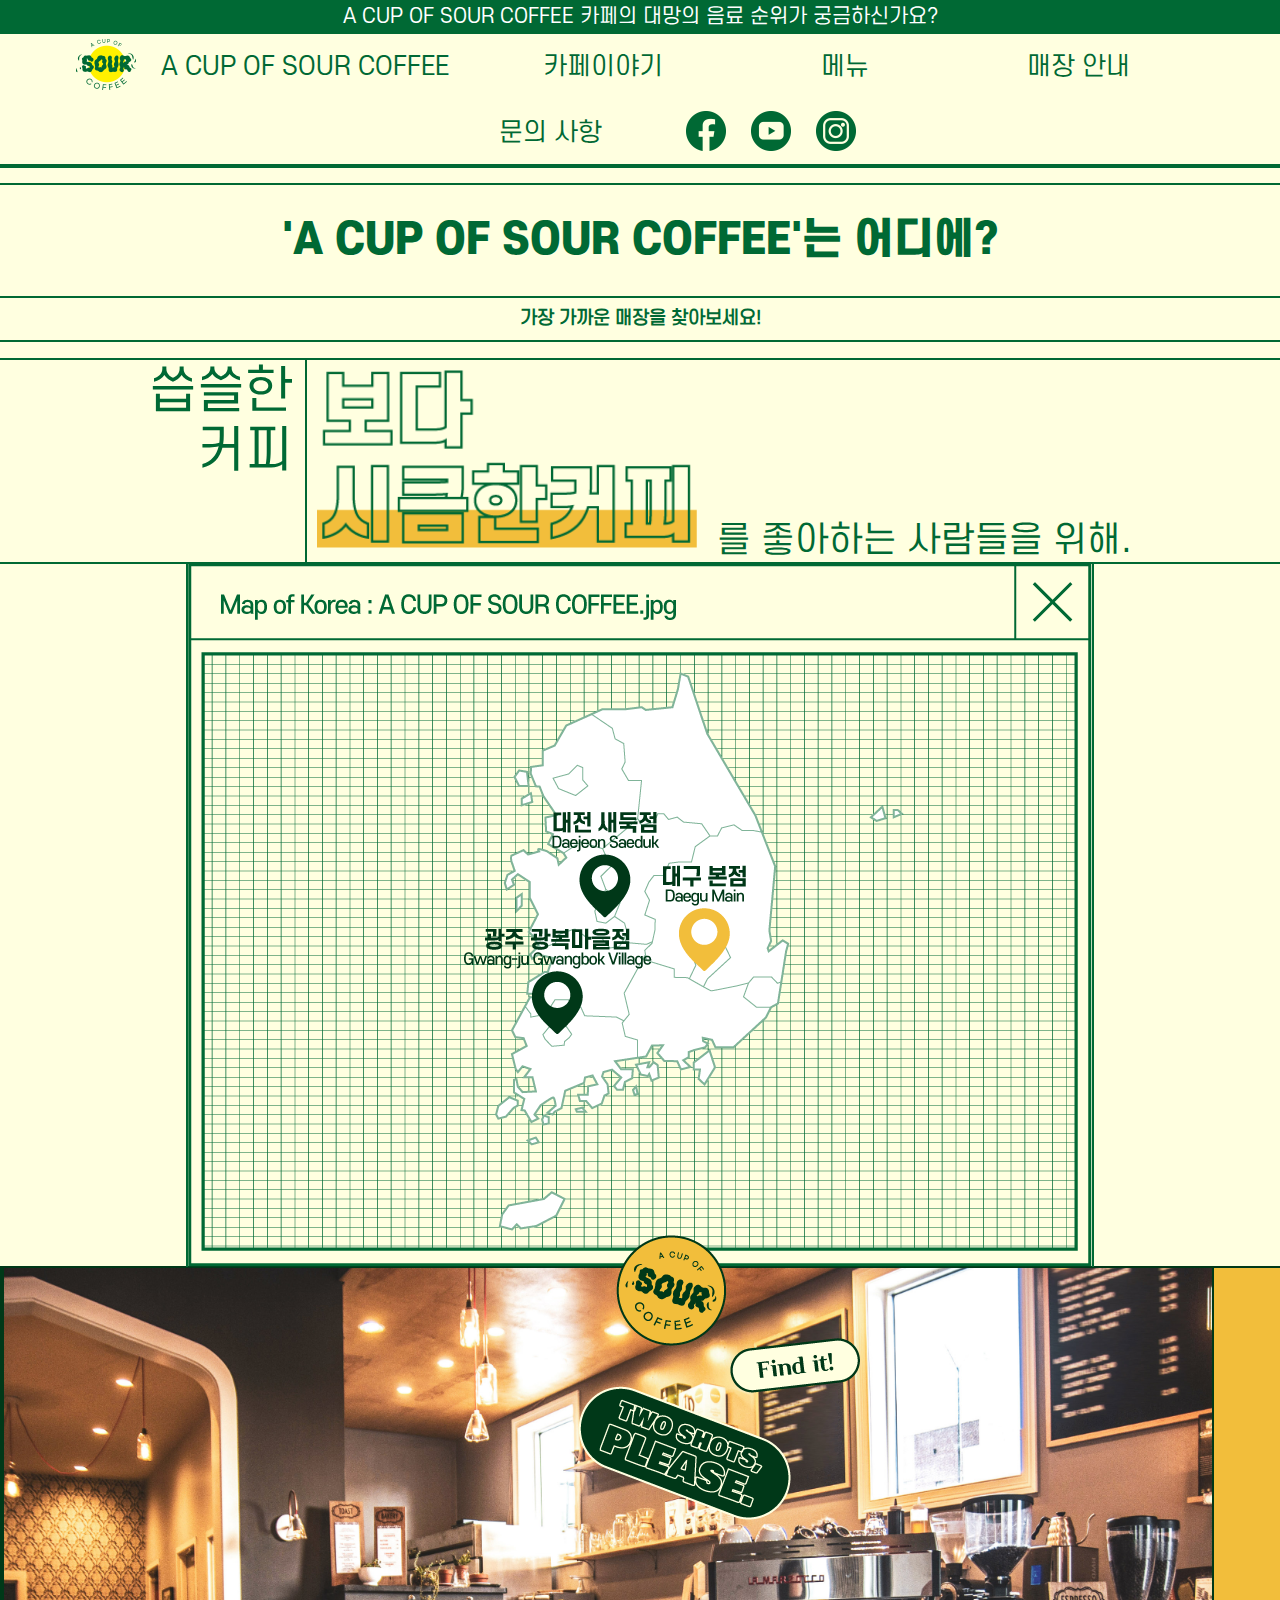
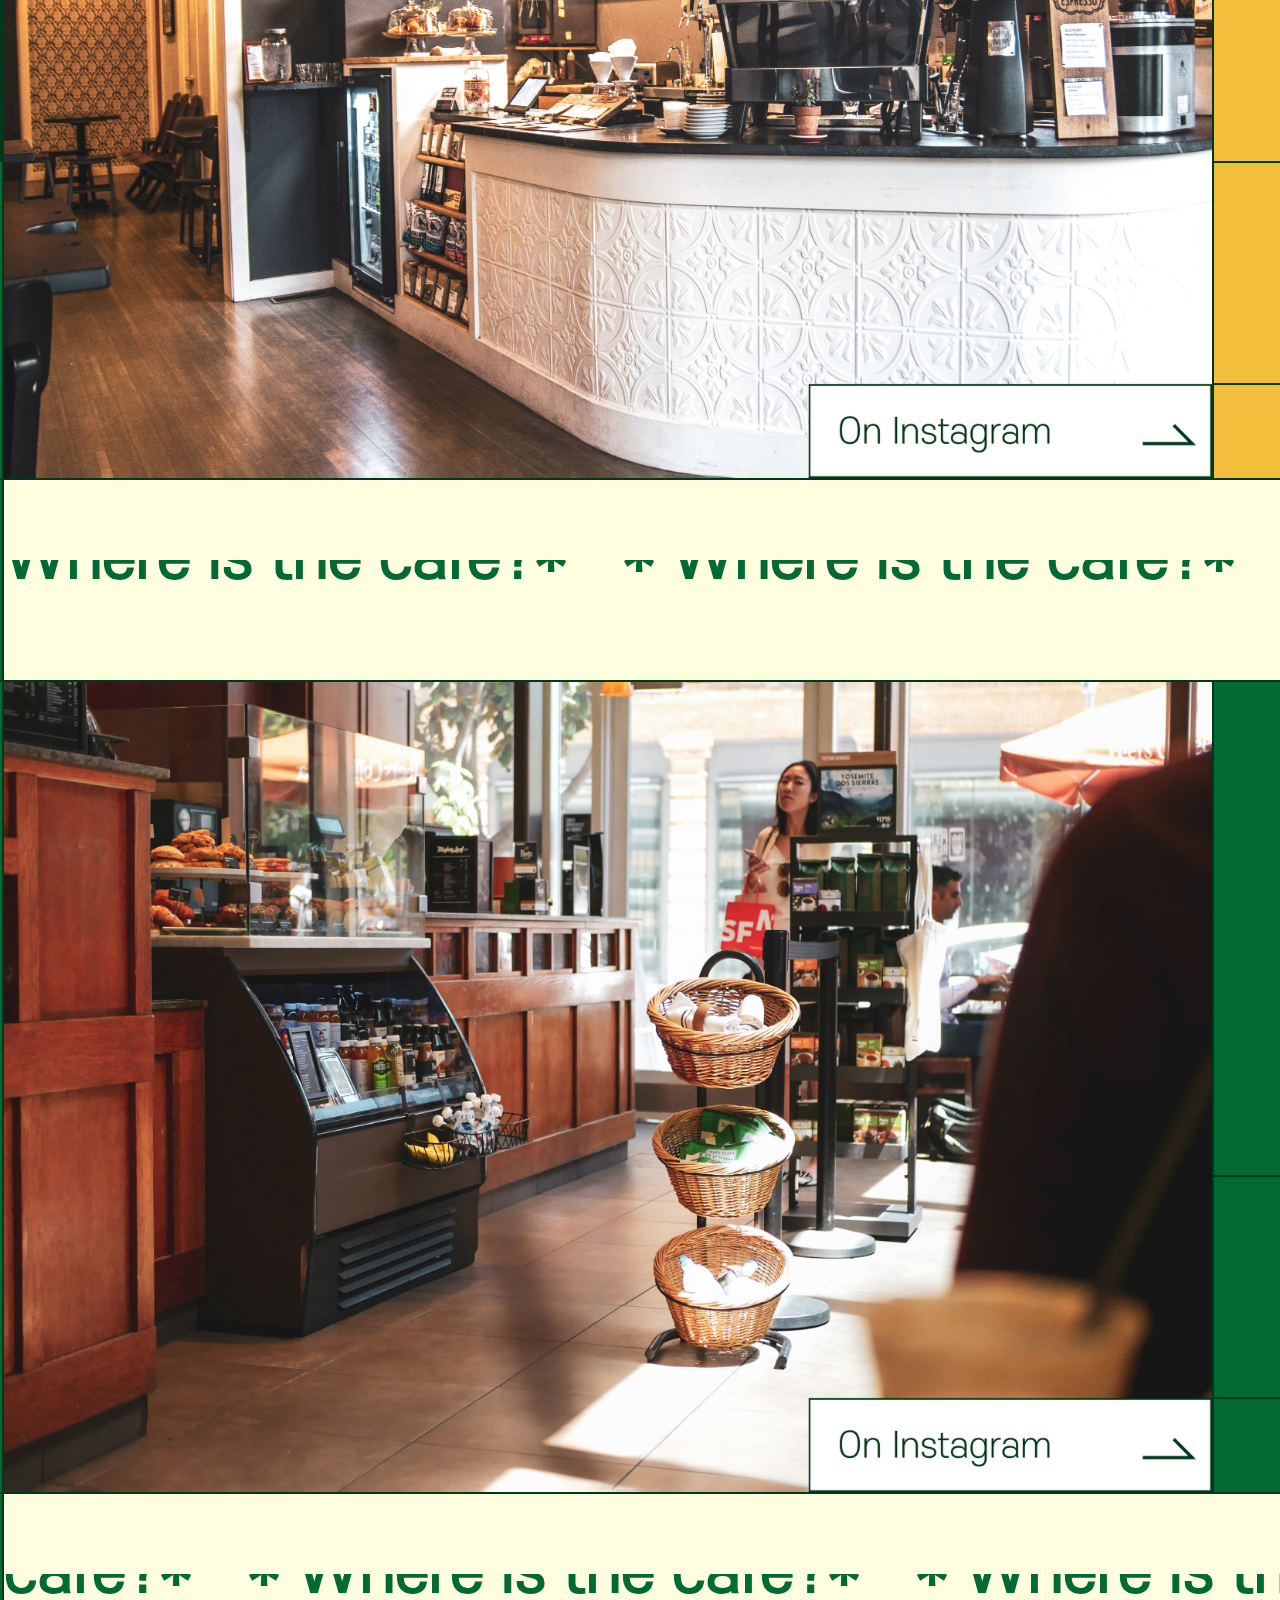
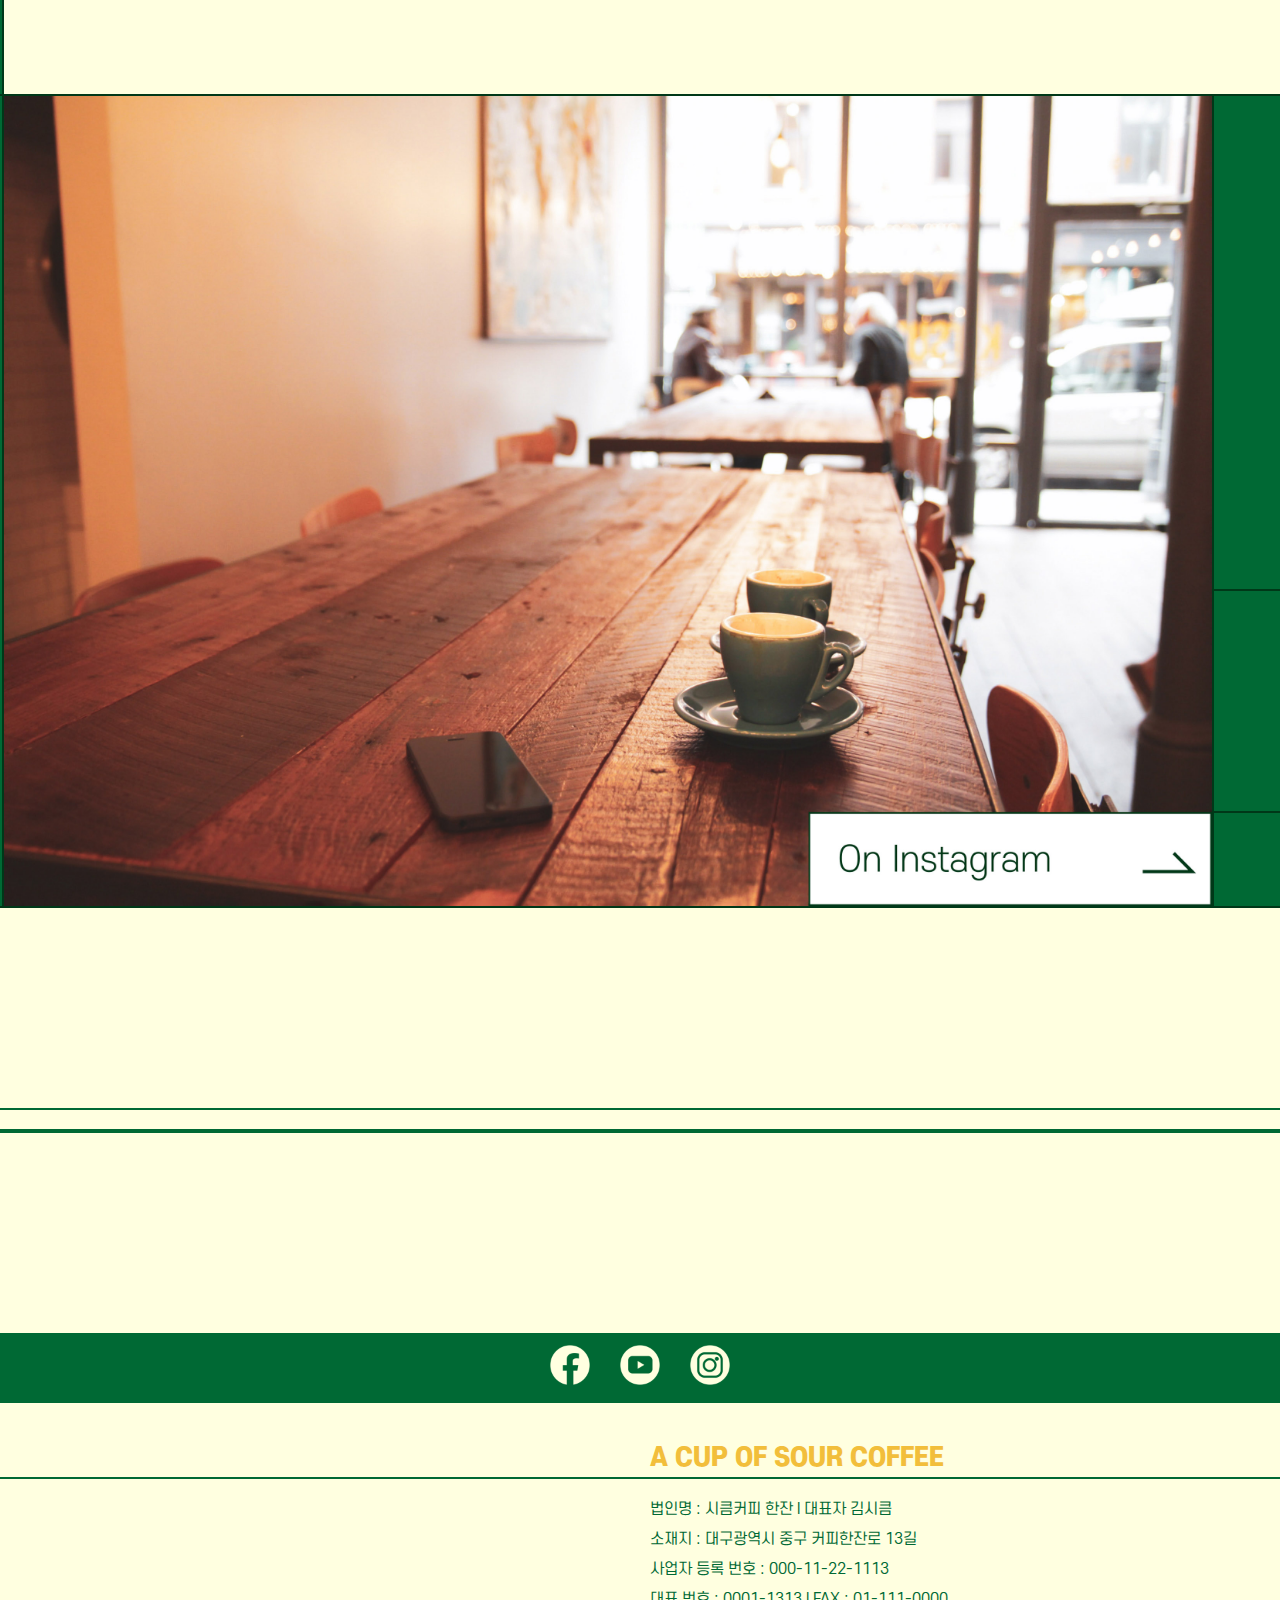
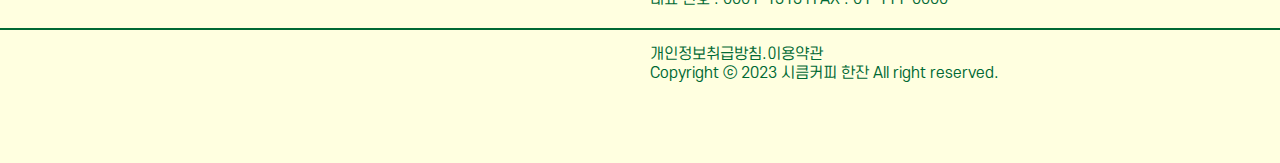
==== cafe-map.html @ 146b09c7 "Init repository" ====
<!DOCTYPE html>
<html>
    <head>
        <meta charset="utf-8"
        name="viewport" 
        content="width=device-width, initial-scale=1.0, maximum-scale=1.0, user-scalable=0"
        >
        <title>SOUR COFFEE_MAP</title>
        <link rel="stylesheet" href="./style-yellow.css"> 
    </head>
    <body>
        <a href="./cafe_memu.html"><div class="top-banner">A CUP OF SOUR COFFEE 카페의 대망의 음료 순위가 궁금하신가요?</div></a>
        <div class="memu-bar">
            <span class="memu-logo">
                <a href="./index.html">
                    <img src="./web_image/logo_green.png" width="60px" height="51px" alt="logo_white.png">
                </span></a>
                <span class="memu-logo2">
                <a href="./index.html">
                A CUP OF SOUR COFFEE
                </a></span>
            
                <span class="memu-text">
                <a href="./cafe-story.html">
                카페이야기</a>
                <a href="./cafe_memu.html">
                메뉴</a>
                <a href="./cafe-map.html">
                매장 안내</a>
                <a href="./question.html">
                문의 사항</a>
            </span>
            <span class="main-media-icon">
            <img src="./web_image/main_facebook_button_green.png" width="40px" height="40px" alt="main_facebook_button_green.png">
        <span id="memu-youtube-icon"><img src="web_image/main_youtube_button_green.png" width="40px" height="40px" alt="main_youtube_buttoon_green.png"></span>
        <img src="./web_image/main_instagram_button_green.png" width="40px" height="40px" alt="main_instagram_button_green.png">
        </span>
        </div>
            <div class="toptop">&nbsp;</div>
            <h1>'A CUP OF SOUR COFFEE'는 어디에?</h1><h2>가장 가까운 매장을 찾아보세요!</h2>
        
        <div class="header">
            <span class="header1">씁쓸한<br>커피</span>
            <span class="soursour"><img src="./web_image/soursour.png" width="380px" height="px" alt="soursour.png"></span>
            <span class="header2">를 좋아하는 사람들을 위해.</span>
        </div>

        <div class="map"><img src="./web_image/store_map_image.png" alt="store_map_image.png"></div>
        <div class="map-stiker"><img src="./web_image/store_map_stiker.png" alt="store_map_stiker.png"></div>
    <table class="map-table" cellspacing="0" cellpadding="0">
        <tr>
            <td rowspan="3"></td>
            <td rowspan="3"><div class="daegu-img"><img src="./web_image/daegu_store_image5.jpg" width="1208px" height="810px" alt="daegu_store_image.png"></div></td>
            <td bgcolor="#f2be3b" class="map-text-green"><strong>대구 본점</strong><br>Daegu Main<br>
            <br><br>대구광역시 중구 서성로</td>
            <td rowspan="3"></td>
        </tr>
        <tr>
            <td bgcolor="#f2be3b"><div class="map-text-green2">연중무휴<br><strong>09:00 - 20:00</div></strong></td>
        </tr>
        <tr>
            <td bgcolor="#f2be3b"><div class="map-text-green2">TEL : 053-0101-2323</div></td>
        </tr>
        <tr>
            <td class="blank"></td>
            <td colspan="2">

                <div class="animated-title2">
                    <div class="track2">
                    <div class="content2">Where is the cafe?*^^* Where is the cafe?*^^* Where is the cafe?*^^* 
                        Where is the cafe?*^^* Where is the cafe?*^^* Where is the cafe?*^^* </div>
                    </div>
                </div>

            </td>
            <td class="blank"></td>
        </tr>
        <tr>
            <td rowspan="3"></td>
            <td rowspan="3"><div class="daegu-img"><img src="./web_image/gwang-ju_image5.jpg" width="1208x" height="810px" alt="gwang-ju_image.png"></div></td>
            <td bgcolor="#006934" class="map-text"><strong>광주 광복마을점</strong><br>Gwang-ju Gwangbok village<br>
            <br><br>광주 남구 광복마을7길</td>
            <td rowspan="3"></td>
        </tr>
        <tr>
            <td bgcolor="#006934">연중무휴<br><strong>09:00 - 20:00</strong></td>
        </tr>
        <tr>
            <td bgcolor="#006934">TEL : 062-0101-2323</td>
        </tr>
        <tr>
            <td class="blank"></td>
            <td colspan="2">

                <div class="animated-title2">
                    <div class="track2">
                    <div class="content2">cafe?*^^* Where is the cafe?*^^* Where is the cafe?*^^* 
                        Where is the cafe?*^^* Where is the cafe?*^^* Where is the cafe?*^^* Where is the</div>
                    </div>
                </div>

            </td>
            <td class="blank"></td>
        </tr>

        <tr>
            <td rowspan="3"></td>
            <td rowspan="3"><div class="daegu-img"><img src="./web_image/daejeon_image5.jpg" width="1208x" height="810px" alt="daejeon_image.png"></div></td>
            <td bgcolor="#006934" class="map-text"><strong>대전 새둑점</strong><br>Daejeon Saeduk<br>
            <br><br>대전광역시 동구 새둑길</td>
            <td rowspan="3"></td>
        </tr>
        <tr>
            <td bgcolor="#006934">연중무휴<br><strong>09:00 - 20:00</strong></td>
        </tr>
        <tr>
            <td bgcolor="#006934">TEL : 042-0101-2323</td>
        </tr>
    </table>

    


    
            <div class="line-1"><hr style="border: 0.5px solid #006934;"></div>
            <hr style="border: 2px solid #006934;">
        <div class="bottom-icon">
         <img src="./web_image/main_facebook_button_yellow.png" alt="main_facebook_button_yellow.png">
         <img src="./web_image/main_youtube_button_yellow.png" alt="main_youtube_button_yellow.png">
         <img src="./web_image/main_instagram_button_yellow.png" alt="main_instagram_button_yellow.png">
        </div>
        <div class="bottom-name">A CUP OF SOUR COFFEE</div>
         <hr style="border: 1px solid #006934;">
        <div class="bottom-information">
            법인명 : 시큼커피 한잔  l  대표자 김시큼<br>
            소재지 : 대구광역시 중구 커피한잔로 13길<br>
            사업자 등록 번호 : 000-11-22-1113<br>
            대표 번호 : 0001-1313  l  FAX : 01-111-0000<br>
        </div>
        <hr style="border: 1px solid #006934;">
        <div class="bottom-information2">
            개인정보취급방침.이용약관<br>
            Copyright ⓒ 2023 시큼커피 한잔 All right reserved.
        </div>
    </body>
</html>
---- style-yellow.css ----
body{
    text-align: center;
    background-color: #ffffe0; 
    font-size: 36px;
    font-style: normal;
    color:#006934;
    margin: 0px;
    font-family: 'S-CoreDream-3Light';
}
@font-face {
    font-family: 'Cafe24Danjunghae';
    src: url('./font/Cafe24Danjunghae-v2.0/Cafe24Danjunghae-v2.0.otf') format('woff');
}
@font-face{ 
    font-family: 'S-CoreDream-3Light';
    src: url('./font/S-Core_Dream_OTF/SCDream4.otf') format('OpenType');
}
@font-face{ 
    font-family: 'S-CoreDream-8heady';
    src: url('./font/S-Core_Dream_OTF/SCDream8.otf') format('OpenType');
}
/* ---------------------------main page------------------------ */
/*---top banner + memu bar---*/
.top-banner{
    background-color: #006934;
    font-size: 20px;
    color: #fff;
    padding: 5px 0 5px 0;
    display: block;
    position: fixed;
    top: 0px;
    width: 100%;
    z-index: 1;
}
.memu-bar .memu-logo a{
    text-decoration: none;
    display: inline-block;
    vertical-align: bottom;
    margin: 0 15px 2px 0;
}
.memu-bar .memu-logo a:hover{
    vertical-align: bottom;
    text-decoration: none;
    margin: 0 15px 2px 0;
}

.memu-bar .memu-logo2 a{
    color: #006934;
    text-align: center;
    font-size: 25px;
    text-decoration: none;
    margin: 0 10px 0 0;
    display: inline-block;
    padding: 0 0 20px 0;
}
.memu-bar .memu-logo2 a:hover{
    text-align: center;
    padding: 0 0 20px 0;
    margin: 0 10px 0 0;
    text-decoration: none;
}
.memu-logo2 a:active{
    color: #006934;
    text-decoration: none;
}

.memu-bar .memu-text a{
    text-align: center;
    font-size: 25px;
    text-decoration: none;
    color: #006934;
    margin: 10px 60px 10px 60px;
    display: inline-block;
    padding: 6px 14px 6px 14px;
}
.memu-bar .memu-text a:hover{
    text-align: center;
    border-radius: 4rem;
    background-color:#006934;
    color: #fff;
    padding: 6px 14px 6px 14px;
    margin: 10px 60px 10px 60px;
}
.memu-bar{
    background-color: #ffffe0;
    text-align: center;
    color: #006934;
    position: fixed;
    top: 36px;
    width: 100%;
    border-bottom: 4px solid #006934;
    justify-content: center;
    z-index: 1;
}
#memu-youtube-icon{
    padding:0 15px 0 15px;
}
.main-media-icon img{
    margin: 0px 0 -10px 0;
}
/*---top banner + memu bar END---*/
.main-banner img{
    max-width:100%; 
    display: block;
    margin: 0 auto 0 auto;
}
.main-banner{
    display: block;
    margin: 0 auto 1px auto;
}
hr{
    border: 4px solid #006934;
}
h1{
    font-family:'S-CoreDream-8heady';
    display: block;
    margin: 20px 0 0 0;
    padding: 30px 0 30px 0;
    border-top: 2px solid #006934;
    border-bottom: 2px solid #006934;
    font-size: 42px;

}
#gold{
    color: #f2be3b
}
h2{
    border-bottom: 2px solid #006934;
    font-size: 18px;
    padding: 10px 0 10px 0;
    margin: 0;
}
table{
    border-collapse: collapse;
    margin: -2px auto 0 auto;
    color: #006934;
    padding: 0;
}
tr, td{
    border: 1px solid #006934;
}
tr:first-child, td:first-child{
    border-left: none;
    border-right: none;
}
.blank{
    padding: 200px 0 0 0;
    width: 50%;
}
.blank2{
    padding: 0;
    width: 50%;
}
.blank3{
    padding: 60px 0 0 0;
    width: 50%;
}
.sub-banner1 {max-width: 100%; height: auto; }
.sub-banner1 img{
    width:100%;
    height: auto;
    display: block;
    margin: -1px auto -1px auto;
}
.sub-banner2 {max-width: 100%; height: auto; }
.sub-banner2 img{
    display: inline;
    margin: 0;
    padding: 0px;
    width: 100%;
}
.sub-banner3 {max-width: 100%; height: auto; }
.sub-banner3{
    display: inline;
    margin: 0;
    padding: 0;
    background-color: #006934;
    font-size: 22px;
    color: #fff;
}
/* moving text */
.animated-title{
    font-size: 40px;
    font-weight: 800;
    color: #fff;
    position: relative;
    width: 100%;
    max-width: 100%;
    height: 40px;
    overflow-x: hidden;
    overflow-y: hidden;
    margin: auto;
    white-space: nowrap;
    display: block;
}
.animated-title .track{
    position: absolute;
    white-space: nowrap;
    will-change: transform;
    animation: marquee 20s linear infinite;
}
@keyframes marquee {
    from {transform: translateX(0);}
    to {transform: translateX(-50%);}
}
@media (hover: hover) and (min-width: 1200px){
    .animated-title .content{
        -wedkit-transform: translateY(calc(100% - 4rem));
        transform: translateY(calc(100% - 4rem));
    }
}
.button-banner {max-width: 100%; height: auto; }
.button-banner{
    display: block;
    margin: 0 auto 1px auto;
}
.button-banner img{
    display: block;
    margin: -1px;
    padding: 0px;
    height: 400px;
    width: 400px;
}
/*---bottom line + bottom information---*/
.line-1 hr{
    margin: 200px 0 20px 0;
    color: #006934;
}
.bottom-icon img{
    display: inline;
    background-color: #006934;
    margin: 12px auto 0 auto;
    width: 40px;
    height: 40px;
    padding: 0 10px 0 10px;
}
.bottom-icon{
    margin: 200px auto 0 auto;
    background-color: #006934;
    width: 100%;
    height: 70px;
}
.bottom-name{
    font-family:'S-CoreDream-8heady';
    color: #f2be3b;
    margin: 40px 100px 5px 0;
    font-size: 25px;
    text-align: left;
    padding-left: 650px;
}
.bottom-information{
    line-height: 200%;
    margin: 15px 100px 15px 0;
    text-align: left;
    font-size: 15px;
    padding-left: 650px;
}
.bottom-information2{
    margin: 15px 100px 80px 0;
    text-align: left;
    font-size: 15px;
    padding-left: 650px;
}
/*---bottom line + bottom information END---*/
/* ---------------------------memu page------------------------ */
.main-banner2{
    display: block;
    padding : 0px;
    height: 1080px;
    border-bottom: 6px solid #006934;
}
hr{
    font-family:'S-CoreDream-8heady';
    display: block;
    margin: -1px 0 0 0;
}
.memu-title-1{
    font-size: 40px;
    margin: 200px 0 0 0;
    display: block;
}
.memu-title-2{
    font-family:'S-CoreDream-8heady';
    font-size: 80px;
    border-bottom: 2px solid #006934;
    display: block;
    margin: 0;
    padding: 0 0 20px 0;
}
.memu-ranking img{
    margin: 0 auto 5px auto;
    padding: 0 -13px 0 10px;
    font-size: 60px;
    border-collapse:collapse;
    vertical-align: top;
    vertical-align: bottom;
    vertical-align: middle;
}
.memu-ranking-name{
    font-weight: 800;
    font-size: 34px;
    margin: 0;
    display: block;
}
.memu-ranking-name2{
    font-size: 26px;
    margin: 0 0 4px 0;
    display: block;
}
tr, td, th{
    border: 2px solid #006934;
}
.sour-star{
    padding: 3px 20px 5px 20px;
    color: #fff;
    font-size: 24px;
    background-color: #006934;
    border-radius: 50px;
    margin: 10px 0 0 0;
    display: inline;
    text-align: right;
}
.sour-star2{
    padding: 5px 20px 8px 20px;
    color: #fff;
    font-size: 24px;
    background-color: #006934;
    border-radius: 50px;
    margin: 10px 0 10px 0;
    display: inline-block;
}
.star img{
    padding: 0 -10px 0 -10px;
    width: 26px;
    height: 24px;
    margin: 0 -3px 0 -3px;
    display: inline;
}
.memu-category{
    padding: 0 0 10px 0;
    margin: 15px 0 20px 0;
    border-bottom: 2px solid #006934;
}
.memu-category2{
    padding: 10px 0 10px 0;
    margin: 18px 0 20px 0;
    border-bottom: 2px solid #006934;
    border-top: 2px solid #006934;;
}
.map-image{
    display: block;
    margin: 200px 0 200px 0;
}
.beans{
    border-top: 8px solid #006934;
    display: inline-block;
}
.beans_name{
    font-size: 60px;
    text-align: left;
    display: inline;
}
.beans_name2{
    font-size: 60px;
    text-align: left;
}
.beans_image{
    display: block;
}
.bean-information{
    display: inline-block;
    font-size: 20px;
    border-bottom: 2px solid #006934;
}
.sour-star3{
    padding: 5px 25px 8px 25px;
    color: #fff;
    font-size: 40px;
    background-color: #006934;
    border-radius: 50px;
    margin: 30px 0 -8px 0;
    display: inline-block;
}
.sour-star4{
    padding: 5px 25px 8px 25px;
    color: #fff;
    font-size: 40px;
    background-color: #006934;
    border-radius: 50px;
    margin: -5px 0 30px 0;
    display: inline-block;
}
/* ---------------------------memu page END------------------------ */
/* ---------------------------Question page------------------------ */
.toptop{
    margin: 70px auto 70px auto;
}
.question-table{
    border: 1px solid #006934;
    margin: 10px 0 0 0;
    border-collapse:collapse;
}
.question-table2{
    border: 1px solid #006934;
    margin: 50px 0 -200px 0;
    border-collapse:collapse;
}
.telephone{
    padding: 10px 60px 10px 60px;
}
.telephone-img img{
    margin: 0 40px 0 40px;
}
.numder{
    color: #f2be3b;
    font-size: 120px;
    padding: 60px 25px 60px 25px;
    font-weight: 1000;
    font-family:'S-CoreDream-8heady';
}
.time{
    font-family:'S-CoreDream-8heady';
    font-size: 40px;
    font-weight: 800;
    white-space: nowrap;
    padding: 0 105px 0 105px;
}
.time-text{
    font-family:'S-CoreDream-8heady';
    font-size: 26px;
}
td.email-2{
    text-align: center;
    padding: 7px 7px 2px 7px;
    margin: 0px;
    background-size: cover;
}
.email-text{
   padding: 20px 20px 20px 20px;
}
.email-img img{
    margin: -57px 20px -63px 20px;
    padding: 17px;
}
.email-text2{
    font-family:'S-CoreDream-8heady';
    font-size: 26px;
    font-weight: 800;
    white-space: nowrap;
    padding: 0 68px 0 68px;
}
/* ---------------------------Question page END------------------------ */
/* ---------------------------CAFE MAP------------------------ */
.header{
    margin: 16px auto 16px auto;
    display: block;
    border-top: 2px solid #006934;
    border-bottom: 2px solid #006934;
}
.header1{
    font-size: 50px;
    margin: 0 auto 0 auto;
    padding: 2px 2px 0 10px;
    display: inline-block;
    vertical-align: top;
    text-align: right;
}
.header2{
    vertical-align: bottom;
    font-size: 35px;
    display: inline-block;
    margin: 80px 10px 0 10px;
}
.soursour{
    vertical-align: bottom;
    display: inline-block;
    margin: 0;
    padding: 10px 0 4px 10px;
    border-left: 2px solid #006934;
}
.map{
    display: block;
    margin: -17px auto -11px auto;
    padding:-10px;
    position: relative;
}
.map img{
    display: inline-block;
    border-left: 2px solid #006934;
    border-right: 2px solid #006934;
    padding: 200px -10px 200px -10px;
}
.map-stiker{
    position: absolute;
    right: 420px;
    bottom: -630px;
}
.map-table{
    text-align: center;
    border-collapse:collapse;
    white-space: nowrap;
    padding: 0 150px 0 150px;
    font-size: 35px;
    color: #ffffe0;
    border: 2px solid #003818;
}
table td{
    border: 2px solid #003818;
}
.map-table strong{
    font-size: 50px;
}
table img{
    text-align: center;
    margin: 0;
    padding: 0;
    display: block;
    padding: 0 -2px -2px 0;
}
.map-text{
    padding: 0 120px 0 120px;
}
.map-text-green{
    padding: 0 120px 0 120px;
    color: #006934;
}
.map-text-green2{
    color: #006934;
}
/* moving text */
.animated-title2{
    font-size: 60px;
    font-weight: 800;
    color: #006934;
    position: relative;
    width: 100%;
    max-width: 100%;
    height: 40px;
    overflow-x: hidden;
    overflow-y: hidden;
    margin: auto;
    white-space: nowrap;
    display: block;
}
.animated-title2 .track2{
    position: absolute;
    white-space: nowrap;
    will-change: transform;
    animation: marquee 20s linear infinite;
}
@keyframes marquee {
    from {transform: translateX(0);}
    to {transform: translateX(-50%);}
}
@media (hover: hover) and (min-width: 1200px){
    .animated-title2 .content2{
        -wedkit-transform: translateY(calc(100% - 4rem));
        transform: translateY(calc(100% - 6.8rem));
    }
}
/* ---------------------------CAFE MAP END------------------------ */
/* ---------------------------WORLD COFFEE BEAN------------------------ */
.world-img1, .world-img2{
    margin: -3px -4px -8px -4px;
    padding: -2px;
}
.world-img{
    margin: -2px -4px -7px -4px;
}
.world-bean{
    margin: -3px -1px 0 -1px;
}
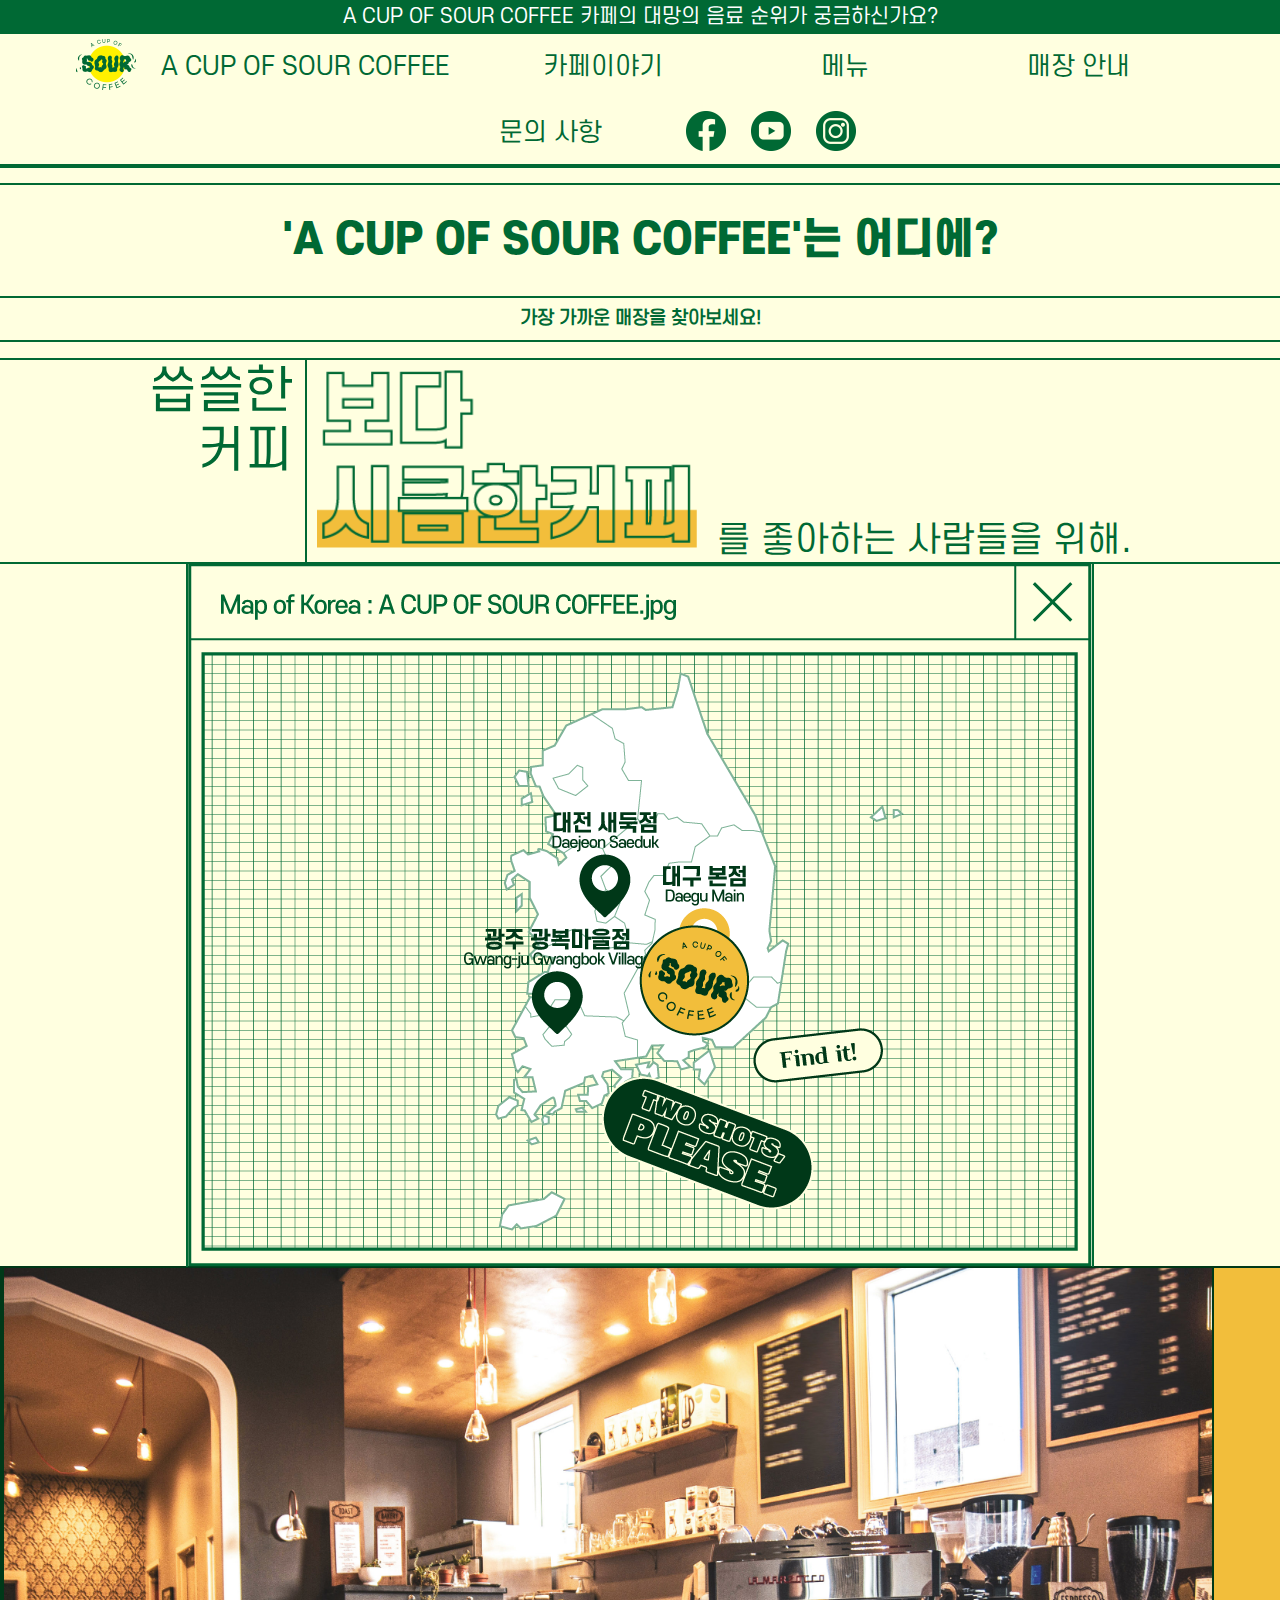
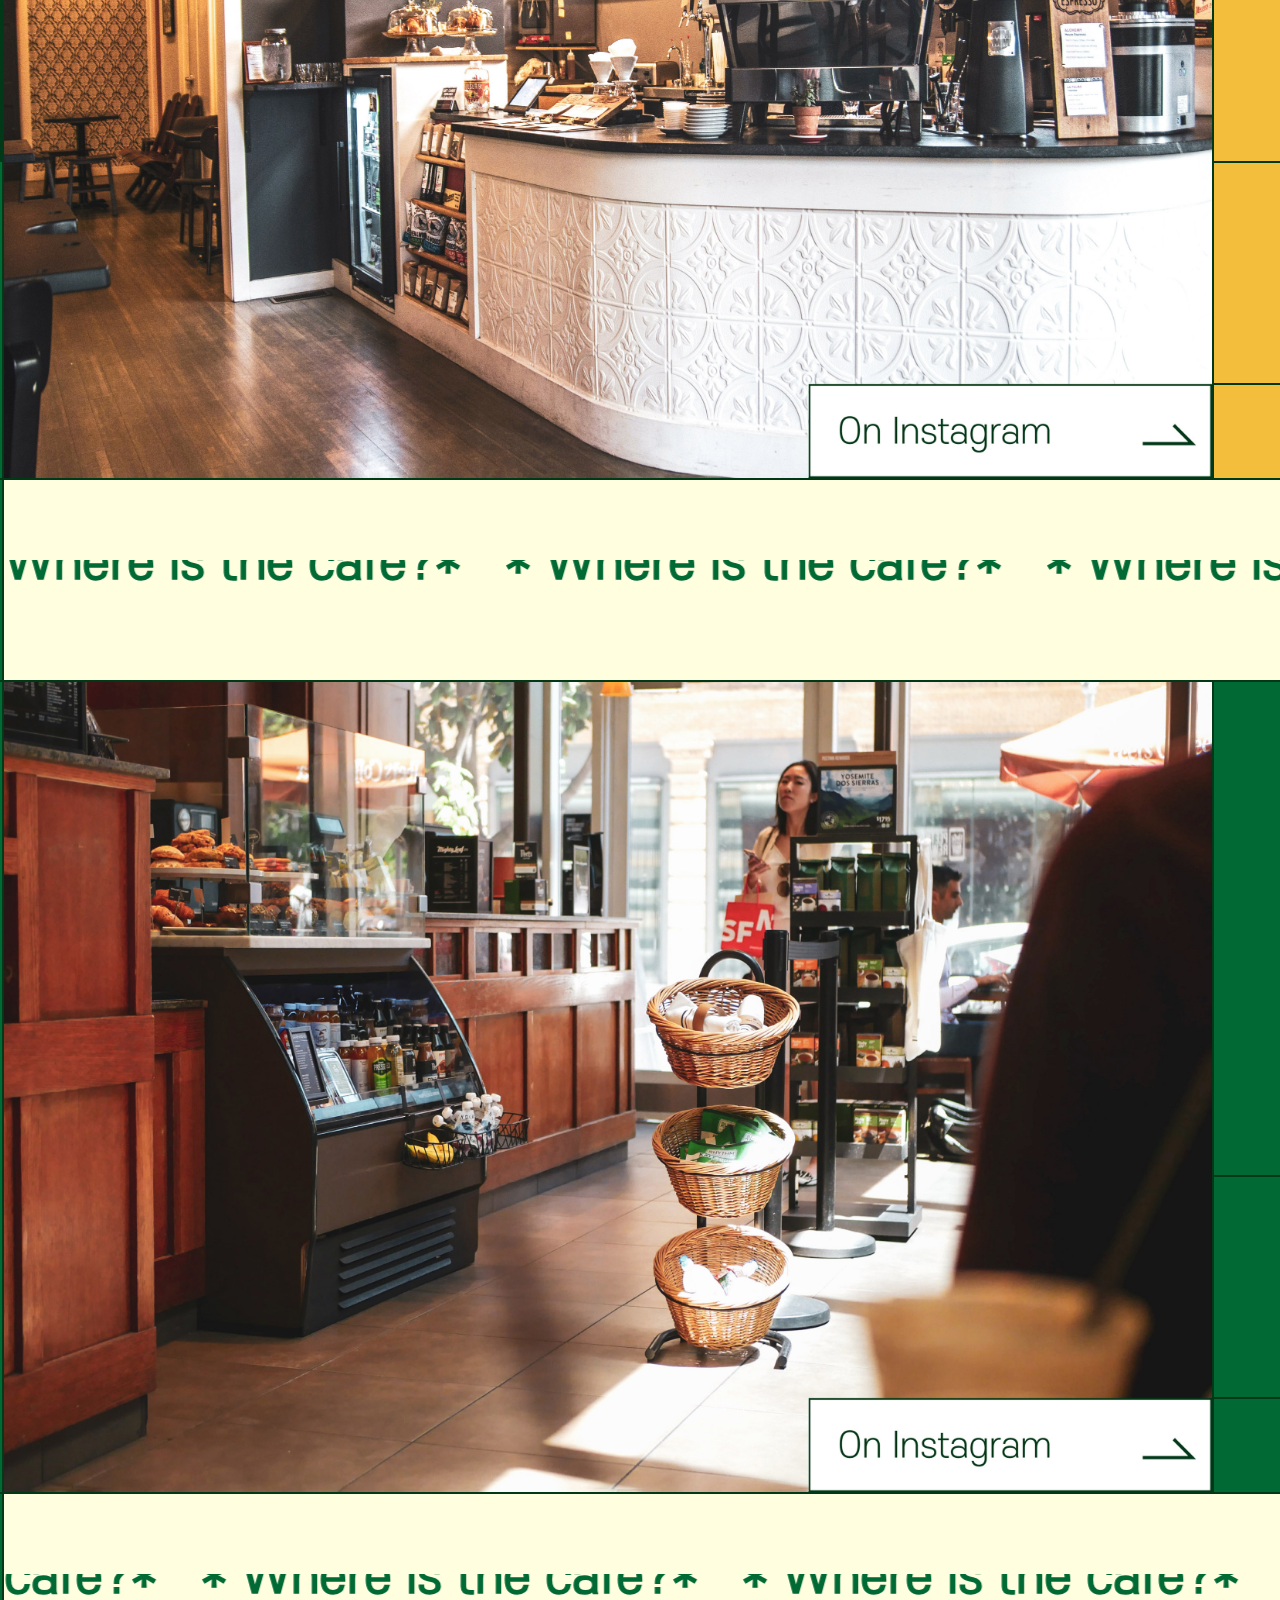
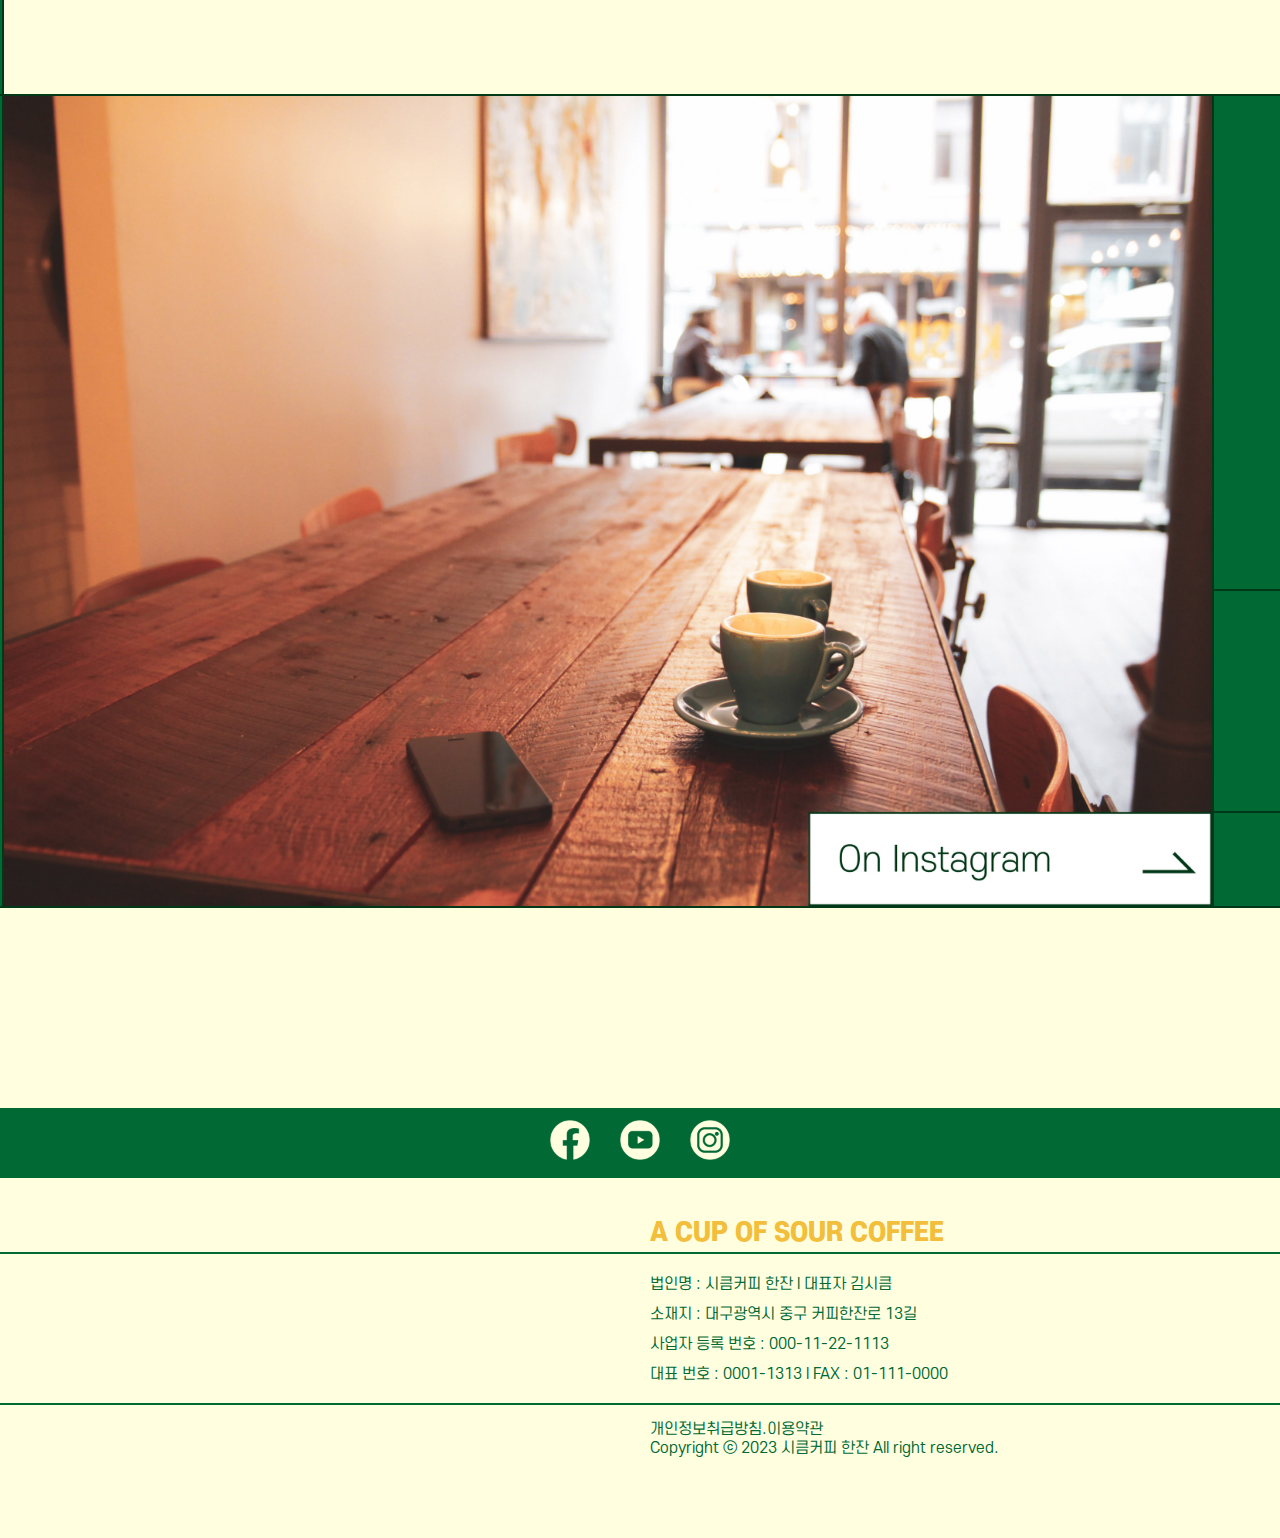
==== commit cab80760: "line-delete" ====
--- a/cafe-map.html
+++ b/cafe-map.html
@@ -117,13 +117,6 @@
             <td bgcolor="#006934">TEL : 042-0101-2323</td>
         </tr>
     </table>
-
-    
-
-
-    
-            <div class="line-1"><hr style="border: 0.5px solid #006934;"></div>
-            <hr style="border: 2px solid #006934;">
         <div class="bottom-icon">
          <img src="./web_image/main_facebook_button_yellow.png" alt="main_facebook_button_yellow.png">
          <img src="./web_image/main_youtube_button_yellow.png" alt="main_youtube_button_yellow.png">
--- a/style-yellow.css
+++ b/style-yellow.css
@@ -337,11 +337,13 @@
     display: inline;
 }
 .memu-category{
+    font-family: 'S-CoreDream-8heady';
     padding: 0 0 10px 0;
     margin: 15px 0 20px 0;
     border-bottom: 2px solid #006934;
 }
 .memu-category2{
+    font-family: 'S-CoreDream-8heady';
     padding: 10px 0 10px 0;
     margin: 18px 0 20px 0;
     border-bottom: 2px solid #006934;
@@ -492,8 +494,8 @@
 }
 .map-stiker{
     position: absolute;
-    right: 420px;
-    bottom: -630px;
+    right: 397px;
+    bottom: -320px;
 }
 .map-table{
     text-align: center;
@@ -529,7 +531,7 @@
 }
 /* moving text */
 .animated-title2{
-    font-size: 60px;
+    font-size: 48px;
     font-weight: 800;
     color: #006934;
     position: relative;
@@ -554,8 +556,8 @@
 }
 @media (hover: hover) and (min-width: 1200px){
     .animated-title2 .content2{
-        -wedkit-transform: translateY(calc(100% - 4rem));
-        transform: translateY(calc(100% - 6.8rem));
+        -wedkit-transform: translateY(calc(100% - 8rem));
+        transform: translateY(calc(100% - 5.1rem));
     }
 }
 /* ---------------------------CAFE MAP END------------------------ */
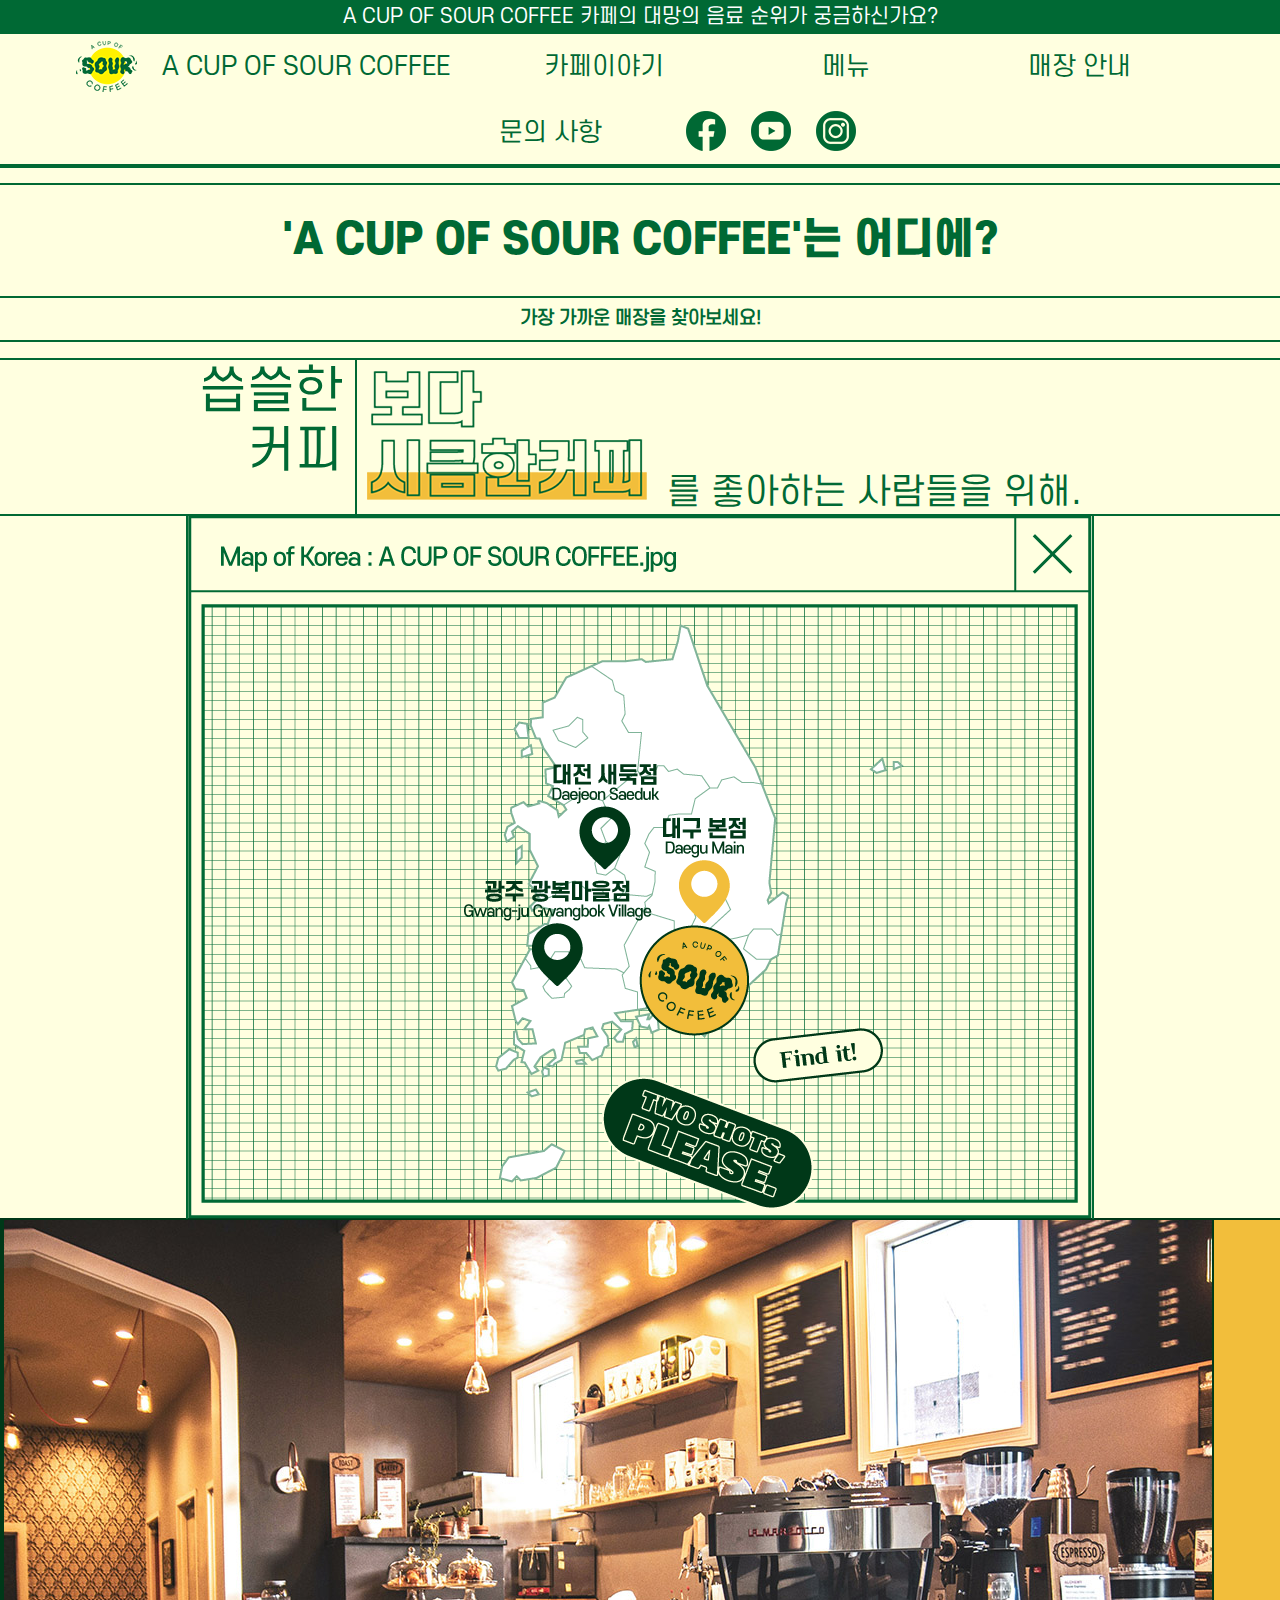
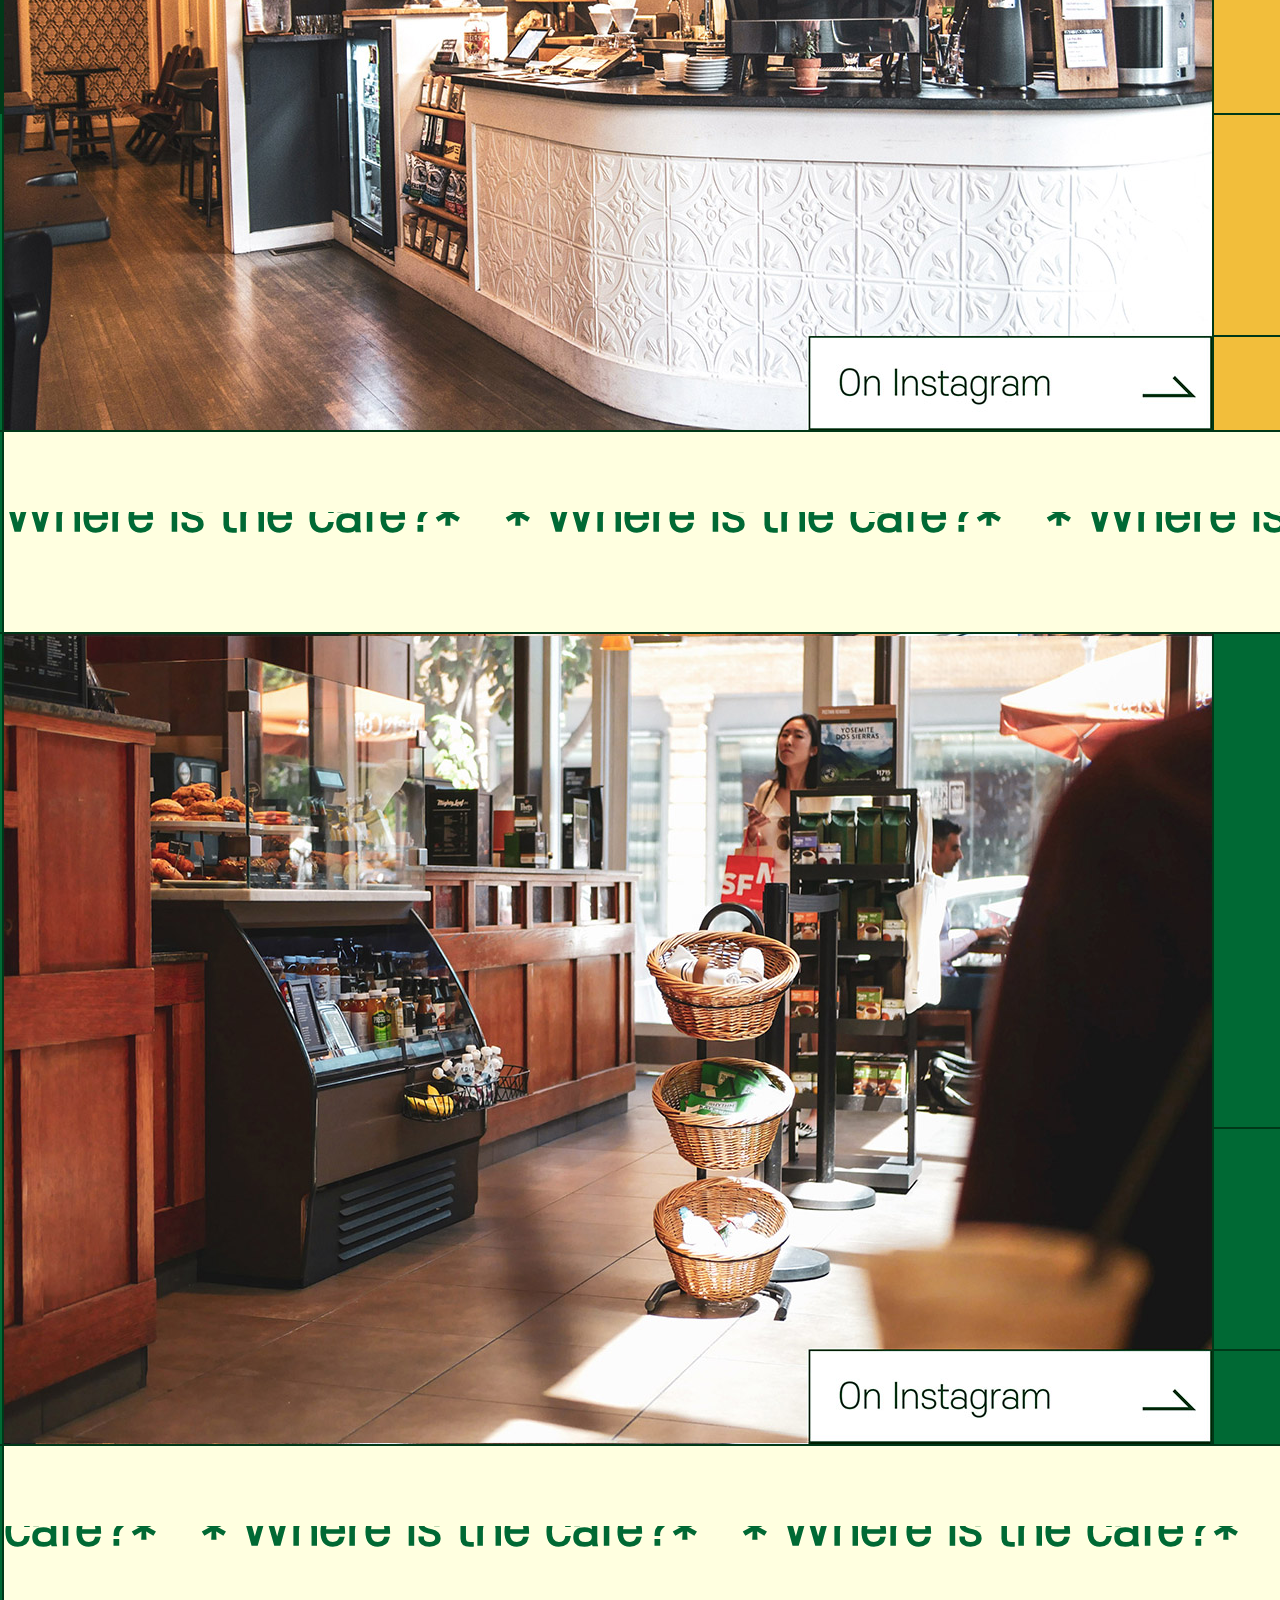
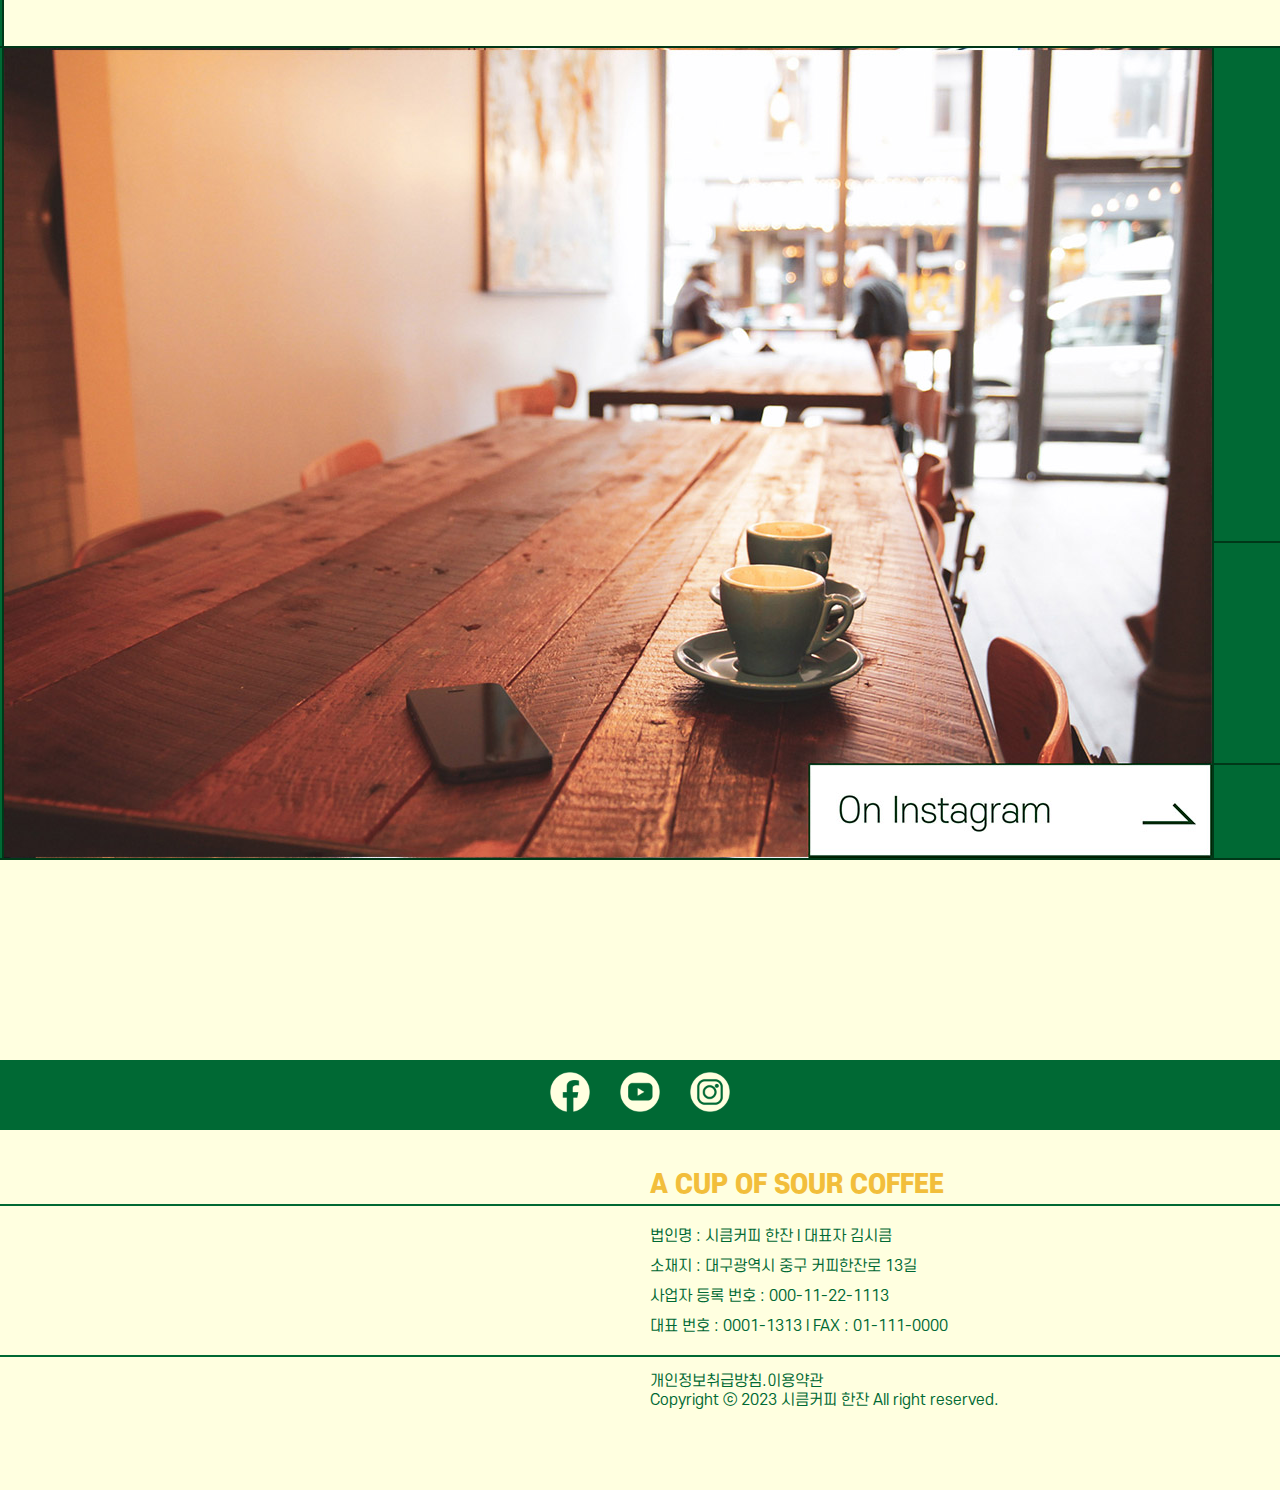
==== commit 4b0b06ae: "midia_query" ====
--- a/cafe-map.html
+++ b/cafe-map.html
@@ -6,14 +6,15 @@
         content="width=device-width, initial-scale=1.0, maximum-scale=1.0, user-scalable=0"
         >
         <title>SOUR COFFEE_MAP</title>
-        <link rel="stylesheet" href="./style-yellow.css"> 
+        <link rel="stylesheet" href="./style-yellow.css">
+        <link rel="stylesheet" href="./media_query.css">
     </head>
     <body>
         <a href="./cafe_memu.html"><div class="top-banner">A CUP OF SOUR COFFEE 카페의 대망의 음료 순위가 궁금하신가요?</div></a>
         <div class="memu-bar">
             <span class="memu-logo">
                 <a href="./index.html">
-                    <img src="./web_image/logo_green.png" width="60px" height="51px" alt="logo_white.png">
+                    <img src="./web_image/logo_green.png" alt="logo_white.png">
                 </span></a>
                 <span class="memu-logo2">
                 <a href="./index.html">
@@ -31,9 +32,9 @@
                 문의 사항</a>
             </span>
             <span class="main-media-icon">
-            <img src="./web_image/main_facebook_button_green.png" width="40px" height="40px" alt="main_facebook_button_green.png">
-        <span id="memu-youtube-icon"><img src="web_image/main_youtube_button_green.png" width="40px" height="40px" alt="main_youtube_buttoon_green.png"></span>
-        <img src="./web_image/main_instagram_button_green.png" width="40px" height="40px" alt="main_instagram_button_green.png">
+            <img src="./web_image/main_facebook_button_green.png"alt="main_facebook_button_green.png">
+        <span id="memu-youtube-icon"><img src="./web_image/main_youtube_button_green.png" alt="main_youtube_buttoon_green.png"></span>
+        <img src="./web_image/main_instagram_button_green.png" alt="main_instagram_button_green.png">
         </span>
         </div>
             <div class="toptop">&nbsp;</div>
@@ -41,7 +42,7 @@
         
         <div class="header">
             <span class="header1">씁쓸한<br>커피</span>
-            <span class="soursour"><img src="./web_image/soursour.png" width="380px" height="px" alt="soursour.png"></span>
+            <span class="soursour"><img src="./web_image/soursour.png" alt="soursour.png"></span>
             <span class="header2">를 좋아하는 사람들을 위해.</span>
         </div>
 
@@ -50,7 +51,7 @@
     <table class="map-table" cellspacing="0" cellpadding="0">
         <tr>
             <td rowspan="3"></td>
-            <td rowspan="3"><div class="daegu-img"><img src="./web_image/daegu_store_image5.jpg" width="1208px" height="810px" alt="daegu_store_image.png"></div></td>
+            <td rowspan="3"><div class="daegu-img"><img src="./web_image/daegu_store_image5.jpg" alt="daegu_store_image.png"></div></td>
             <td bgcolor="#f2be3b" class="map-text-green"><strong>대구 본점</strong><br>Daegu Main<br>
             <br><br>대구광역시 중구 서성로</td>
             <td rowspan="3"></td>
@@ -77,7 +78,7 @@
         </tr>
         <tr>
             <td rowspan="3"></td>
-            <td rowspan="3"><div class="daegu-img"><img src="./web_image/gwang-ju_image5.jpg" width="1208x" height="810px" alt="gwang-ju_image.png"></div></td>
+            <td rowspan="3"><div class="daegu-img"><img src="./web_image/gwang-ju_image5.jpg" alt="gwang-ju_image.png"></div></td>
             <td bgcolor="#006934" class="map-text"><strong>광주 광복마을점</strong><br>Gwang-ju Gwangbok village<br>
             <br><br>광주 남구 광복마을7길</td>
             <td rowspan="3"></td>
--- a/style-yellow.css
+++ b/style-yellow.css
@@ -6,6 +6,7 @@
     color:#006934;
     margin: 0px;
     font-family: 'S-CoreDream-3Light';
+    overflow-x: hidden;
 }
 @font-face {
     font-family: 'Cafe24Danjunghae';
@@ -34,14 +35,18 @@
 }
 .memu-bar .memu-logo a{
     text-decoration: none;
-    display: inline-block;
+    display: inline;
     vertical-align: bottom;
     margin: 0 15px 2px 0;
+    width: 100%;
+    height: auto;
 }
 .memu-bar .memu-logo a:hover{
     vertical-align: bottom;
     text-decoration: none;
     margin: 0 15px 2px 0;
+    max-width: 100%;
+    height: auto;
 }
 
 .memu-bar .memu-logo2 a{
@@ -108,13 +113,10 @@
     display: block;
     margin: 0 auto 1px auto;
 }
-hr{
-    border: 4px solid #006934;
-}
 h1{
     font-family:'S-CoreDream-8heady';
     display: block;
-    margin: 20px 0 0 0;
+    margin: 30px 0 0 0;
     padding: 30px 0 30px 0;
     border-top: 2px solid #006934;
     border-bottom: 2px solid #006934;
@@ -133,7 +135,7 @@
 table{
     border-collapse: collapse;
     margin: -2px auto 0 auto;
-    color: #006934;
+    border: 2px solid #006934;
     padding: 0;
 }
 tr, td{
@@ -209,7 +211,7 @@
         transform: translateY(calc(100% - 4rem));
     }
 }
-.button-banner {max-width: 100%; height: auto; }
+.button-banner {max-width: 100%; height: auto;}
 .button-banner{
     display: block;
     margin: 0 auto 1px auto;
@@ -266,8 +268,12 @@
 .main-banner2{
     display: block;
     padding : 0px;
-    height: 1080px;
-    border-bottom: 6px solid #006934;
+    width: 100%;
+    height: auto;
+}
+.main-banner2 img{
+    max-width: 100%;
+    height: auto;
 }
 hr{
     font-family:'S-CoreDream-8heady';
--- a/media_query.css
+++ b/media_query.css
@@ -0,0 +1,397 @@
+@media screen and (max-width: 1000px){
+    .top-banner{
+        background-color: #006934;
+        font-size: 14px;
+        color: fff;
+        padding: 5px 0 5px 0;
+        display: block;
+        position: fixed;
+        top: 0px;
+        width: 100%;
+        z-index: 1;
+    }
+    .memu-bar .memu-logo{
+        width: 50%;
+        height: auto;
+    }
+    .memu-bar .memu-logo img{
+        max-width: 50%;
+        height: auto;
+        padding: 10px 0 0 0;
+    }
+    .memu-bar .memu-logo a{
+        text-decoration: none;
+        display: inline;
+        vertical-align: bottom;
+        margin: 0 6px 2px 0;
+    }
+    .memu-bar .memu-logo a:hover{
+        vertical-align: bottom;
+        text-decoration: none;
+        margin: 0 6px 2px 0;
+    }
+    .memu-bar .memu-logo2 a{
+        display: none;
+    }
+    .memu-bar .memu-text a{
+        text-align: center;
+        font-size: 22px;
+        text-decoration: none;
+        color: #006934;
+        margin: 10px 8px 10px 8px;
+        display: inline-block;
+        padding: 6px 14px 6px 14px;
+    }
+    .memu-bar .memu-text a:hover{
+        text-align: center;
+        border-radius: 4rem;
+        background-color:#006934;
+        color: #fff;
+        padding: 6px 14px 6px 14px;
+        margin: 10px 8px 10px 8px;
+    }
+    .memu-bar{
+        background-color: #ffffe0;
+        text-align: center;
+        color: #006934;
+        position: fixed;
+        top: 28px;
+        width: 100%;
+        border-bottom: 2px solid #006934;
+        justify-content: center;
+        z-index: 1;
+    }
+    #memu-youtube-icon{
+        padding:0 15px 0 15px;
+        width: 40%;
+        height: auto;
+    }
+    .main-media-icon img{
+        margin: 0px 0 -10px 0;
+        max-width: 40%;
+        height: auto;
+    }
+}
+/*---top banner + memu bar END---*/
+@media screen and (max-width: 1000px){
+    .main-banner img{
+        max-width: 100%; 
+        display: block;
+        margin: 10px auto 0 auto;
+    }
+    .main-banner{
+        display: block;
+        margin: 10px auto 1px auto;
+    }
+    hr{
+        border: none;
+    }
+    h1{
+        font-size: 30px;
+    
+    }
+    #gold{
+        color: #f2be3b
+    }
+    h2{
+        font-size: 16px;
+        letter-spacing: 1px;
+    }
+    table{
+        border: 2px solid #006934;
+    }
+    tr, td{
+        border: 2px solid #006934;
+    }
+    .sub-banner1 {max-width: 80%; height: auto; }
+    .sub-banner1 img{
+        width: 125%;
+        height: auto;
+        display: block;
+        margin: -1px auto -1px auto;
+        align-items: center;
+        justify-content: center;
+    }
+    .sub-banner2 {display: none;}
+    .sub-banner3 {display: none;}
+    .none{
+        display: none;
+    }
+    /* moving text */
+    .animated-title{
+        font-size: 25px;
+        font-weight: 800;
+        color: #fff;
+        position: relative;
+        width: 100%;
+        max-width: 100%;
+        height: 40px;
+        overflow-x: hidden;
+        overflow-y: hidden;
+        margin: 0 auto -7px auto;
+        white-space: nowrap;
+        display: block;
+    }
+    .animated-title .track{
+        position: absolute;
+        white-space: nowrap;
+        will-change: transform;
+        animation: marquee 20s linear infinite;
+    }
+    @keyframes marquee {
+        from {transform: translateX(0);}
+        to {transform: translateX(-50%);}
+    }
+    @media (hover: hover) and (min-width: 1200px){
+        .animated-title .content{
+            -wedkit-transform: translateY(calc(100% - 4rem));
+            transform: translateY(calc(100% - 4rem));
+        }
+    }
+    .button-banner {max-width: 100%; height: auto;}
+    .button-banner{
+        display: block;
+        margin: 0 auto 1px auto;
+    }
+    .button-banner img{
+        display: block;
+        margin: -1px;
+        padding: 0px;
+        height: 300px;
+        width: 300px;
+    }
+    .header{
+        margin: 16px auto 16px auto;
+        display: block;
+        border-top: 2px solid #006934;
+        border-bottom: 2px solid #006934;
+    }
+    .header1{
+        font-size: 40px;
+        margin: 0 auto 0 auto;
+        padding: 6px 2px 0 10px;
+        display: inline-block;
+        vertical-align: top;
+        text-align: right;
+    }
+    .header2{
+        vertical-align: bottom;
+        font-size: 35px;
+        display: inline-block;
+        margin: 100px 10px 5px 10px;
+    }
+    .soursour{
+        vertical-align: bottom;
+        display: inline;
+        margin: 20px 0 0 0;
+        padding: 105px 0 0 10px;
+        width: 100%;
+        height: auto;
+    }
+    .soursour img{
+        max-width: 100%;
+        height: auto;
+    }
+    .bottom-icon img{
+        display: inline;
+        margin: 12px auto 0 auto;
+        width: 40px;
+        height: 40px;
+        padding: 0 10px 15px 10px;
+    }
+    .bottom-icon{
+        margin: 200px auto 0 auto;
+        width: 100%;
+        height: 68px;
+    }
+    .bottom-name{
+        font-family:'S-CoreDream-8heady';
+        color: #f2be3b;
+        margin: 40px 100px 5px 0;
+        font-size: 25px;
+        text-align: left;
+        padding-left: 230px;
+    }
+    .bottom-information{
+        line-height: 200%;
+        margin: 15px 100px 15px 0;
+        text-align: left;
+        font-size: 15px;
+        padding-left: 230px;
+    }
+    .bottom-information2{
+        margin: 15px 100px 80px 0;
+        text-align: left;
+        font-size: 15px;
+        padding-left: 230px;
+    }
+}
+/* ---------------------------memu page------------------------ */
+@media screen and (max-width: 1000px){
+    .main-banner2{
+        display: block;
+        padding : 0px;
+        width: 100%;
+        height: auto;
+        border-bottom: none;
+        margin: 10px 0 0 0;
+    }
+    .main-banner2 img{
+        max-width: 100%;
+        height: auto;
+    }
+    .memu-title-1{
+        font-size: 25px;
+        margin: 200px 0 0 0;
+        display: block;
+    }
+    .memu-title-2{
+        font-family:'S-CoreDream-8heady';
+        font-size: 50px;
+        border-bottom: 2px solid #006934;
+        display: block;
+        margin: 0;
+        padding: 0 0 20px 0;
+    }
+    .memu-ranking img{
+        width: 200px;
+        margin: 0 auto 5px auto;
+        padding: 0 -13px 0 10px;
+        font-size: 60px;
+        border-collapse:collapse;
+        vertical-align: top;
+        vertical-align: bottom;
+        vertical-align: middle;
+    }
+    .memu-ranking-name{
+        font-weight: 800;
+        font-size: 20px;
+        margin: 0;
+        display: block;
+    }
+    .memu-ranking-name2{
+        font-size: 14px;
+        margin: 0 0 1px 0;
+        display: block;
+    }
+    .sour-star{
+        padding: 15px 10px 15px 10px;
+        color: #fff;
+        font-size: 16px;
+        background-color: #006934;
+        border-radius: 200px;
+        margin: 10px 0 0 0;
+        display: inline;
+        text-align: right;
+    }
+    .sour-star2{
+        padding: 15px 10px 15px 10px;
+        color: #fff;
+        font-size: 16px;
+        background-color: #006934;
+        border-radius: 200px;
+        margin: 20px 0 6px 0;
+        display: inline-block;
+    }
+    .star img{
+        width: 20px;
+        height: 18px;
+        margin: -40px -8px -40px 0;
+        padding: -10px;
+        display: inline;
+    }
+}
+/* ---------------------------CAFE MAP------------------------ */
+@media screen and (max-width: 1000px){
+    .map{
+        display: block;
+        margin: -17px auto -0px 100px;
+        padding:-10px;
+        position: relative;
+    }
+    .map img{
+        display: block;
+        border-left: 2px solid #006934;
+        border-right: 2px solid #006934;
+        padding: 200px -10px 200px -10px;
+        width: 800px;
+    }
+    .map-stiker{
+        position: absolute;
+        right: 57px;
+        bottom: -220px;
+    }
+    .map-stiker img{
+        width: 180px;
+    }
+    .map-table{
+        text-align: center;
+        border-collapse:collapse;
+        white-space: nowrap;
+        padding: 0 150px 0 150px;
+        font-size: 35px;
+        color: #ffffe0;
+        border: 2px solid #003818;
+    }
+    table td{
+        border: 2px solid #003818;
+    }
+    .map-table strong{
+        font-size: 27px;
+    }
+    table img{
+        text-align: center;
+        margin: 0;
+        padding: 0;
+        display: block;
+        padding: 0 -2px -2px 0;
+    }
+    .map-text{
+        padding: 0 120px 0 120px;
+    }
+    .map-text-green{
+        padding: 0 120px 0 120px;
+        color: #006934;
+        font-size: 20px;
+    }
+    .map-text-green2{
+        color: #006934;
+        font-size: 20px;
+    }
+    .daegu-img img{
+        width: 500px;
+        height: auto;
+        margin: 0;
+    }
+    /* moving text */
+.animated-title2{
+    font-size: 30px;
+    font-weight: 800;
+    color: #006934;
+    position: relative;
+    width: 100%;
+    max-width: 100%;
+    height: 40px;
+    overflow-x: hidden;
+    overflow-y: hidden;
+    margin: 0;
+    white-space: nowrap;
+    display: block;
+}
+.animated-title2 .track2{
+    position: absolute;
+    white-space: nowrap;
+    will-change: transform;
+    animation: marquee 20s linear infinite;
+}
+@keyframes marquee {
+    from {transform: translateX(0);}
+    to {transform: translateX(-50%);}
+}
+@media (hover: hover) and (min-width: 1200px){
+    .animated-title2 .content2{
+        -wedkit-transform: translateY(calc(100% - 8rem));
+        transform: translateY(calc(100% - 5.1rem));
+    }
+}
+}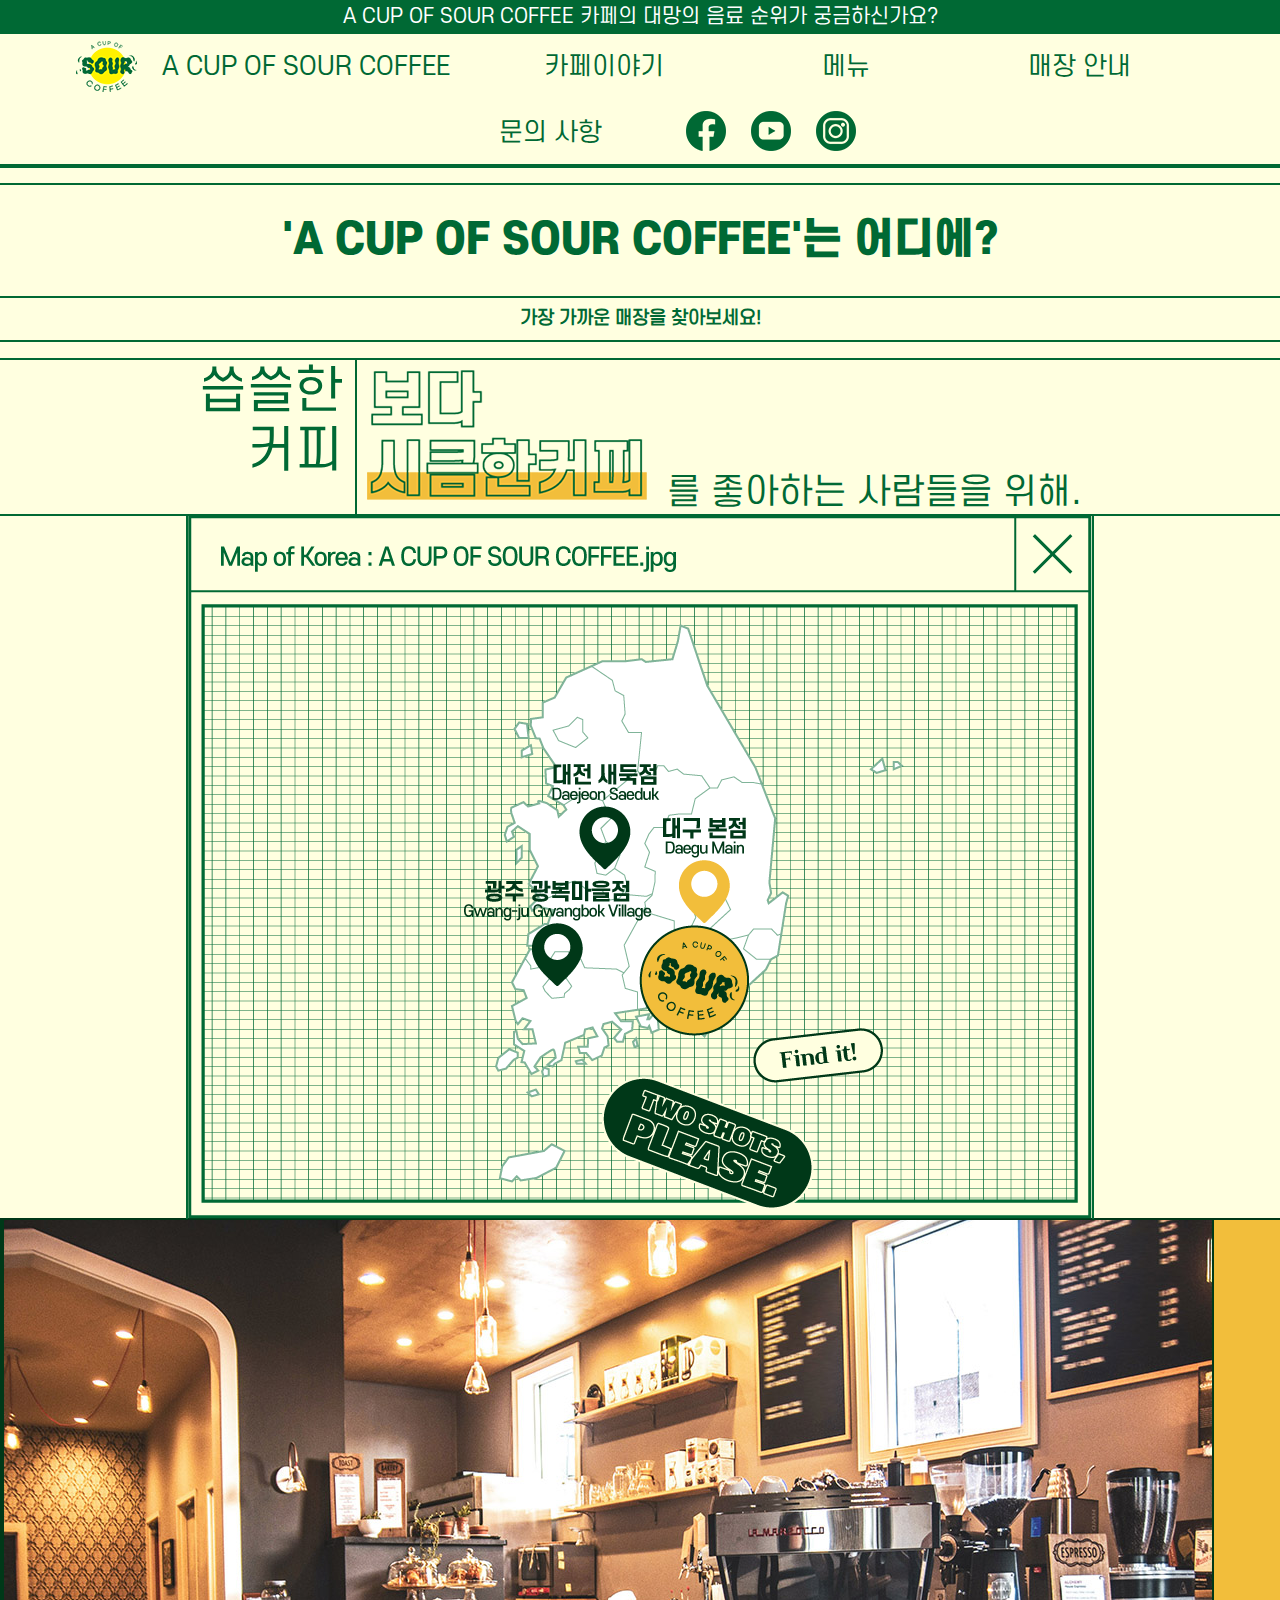
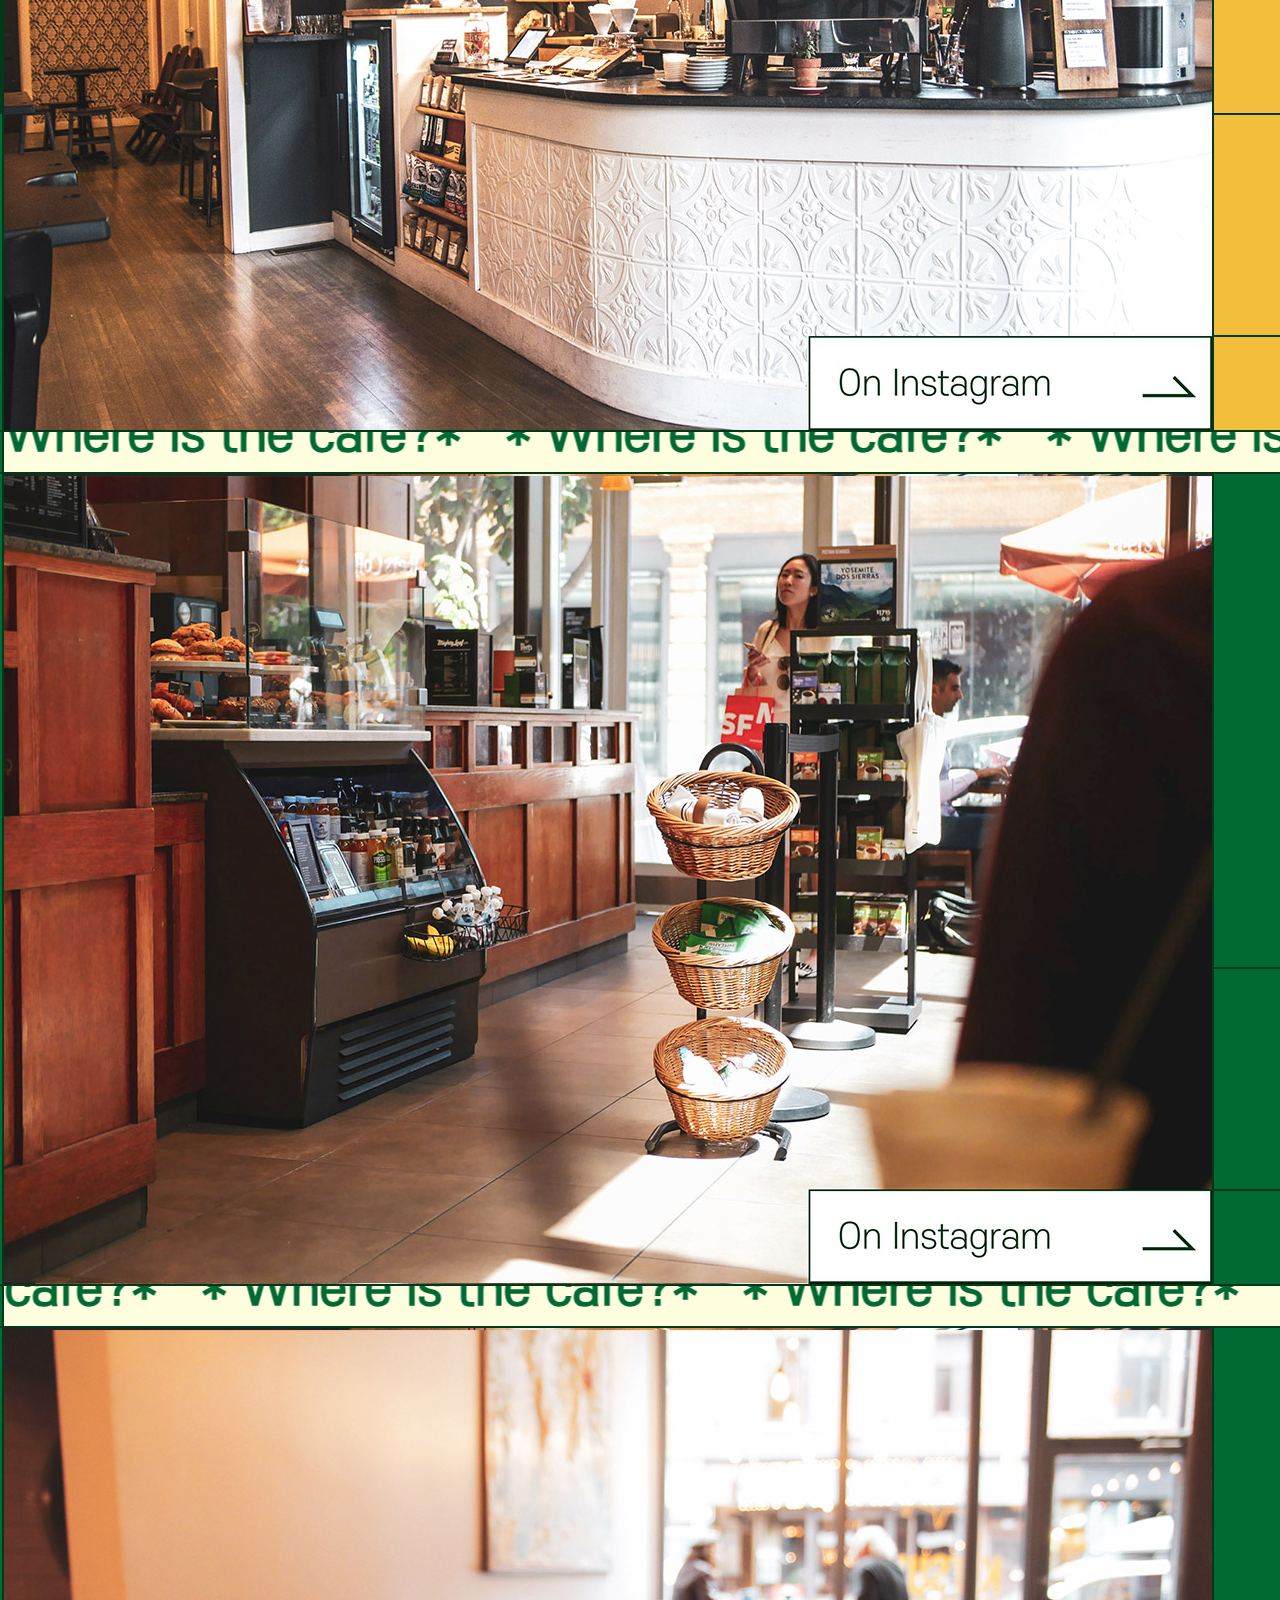
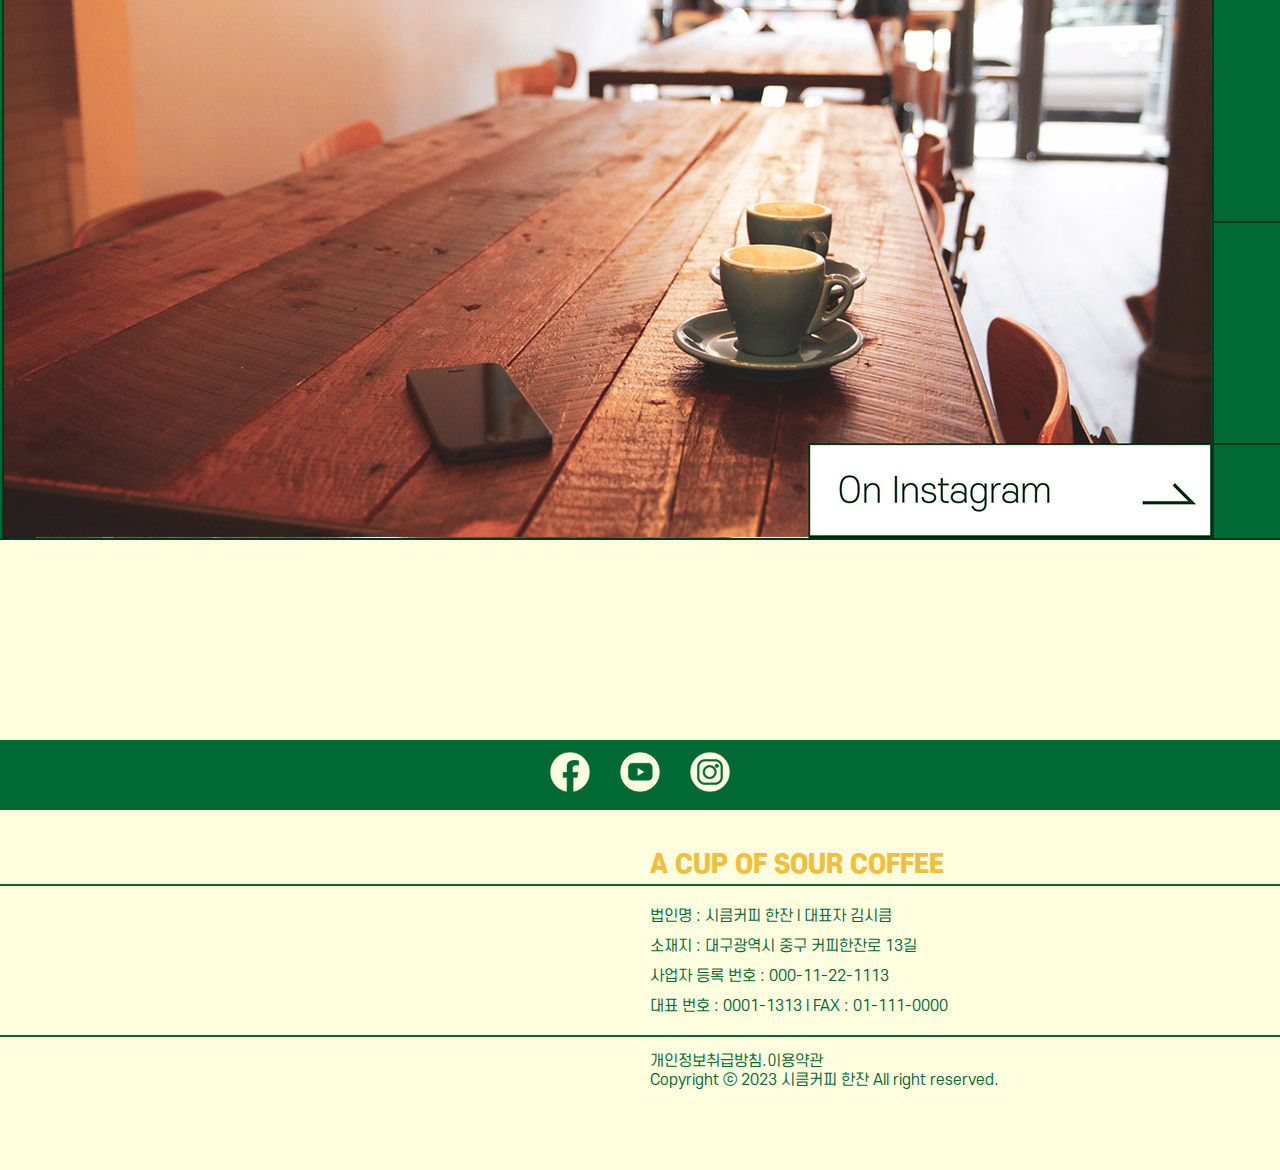
==== commit 6ae2bd7d: "midia" ====
--- a/cafe-map.html
+++ b/cafe-map.html
@@ -63,7 +63,7 @@
             <td bgcolor="#f2be3b"><div class="map-text-green2">TEL : 053-0101-2323</div></td>
         </tr>
         <tr>
-            <td class="blank"></td>
+            <td class="blank_2"></td>
             <td colspan="2">
 
                 <div class="animated-title2">
@@ -74,23 +74,23 @@
                 </div>
 
             </td>
-            <td class="blank"></td>
+            <td class="blank_2"></td>
         </tr>
         <tr>
             <td rowspan="3"></td>
             <td rowspan="3"><div class="daegu-img"><img src="./web_image/gwang-ju_image5.jpg" alt="gwang-ju_image.png"></div></td>
-            <td bgcolor="#006934" class="map-text"><strong>광주 광복마을점</strong><br>Gwang-ju Gwangbok village<br>
+            <td bgcolor="#006934" class="map-text_3"><strong>광주 광복마을점</strong><br>Gwang-ju Gwangbok village<br>
             <br><br>광주 남구 광복마을7길</td>
             <td rowspan="3"></td>
         </tr>
-        <tr>
+        <tr class="map-text_2">
             <td bgcolor="#006934">연중무휴<br><strong>09:00 - 20:00</strong></td>
         </tr>
-        <tr>
+        <tr class="map-text_2">
             <td bgcolor="#006934">TEL : 062-0101-2323</td>
         </tr>
         <tr>
-            <td class="blank"></td>
+            <td class="blank_2"></td>
             <td colspan="2">
 
                 <div class="animated-title2">
@@ -101,20 +101,20 @@
                 </div>
 
             </td>
-            <td class="blank"></td>
+            <td class="blank_2"></td>
         </tr>
 
         <tr>
             <td rowspan="3"></td>
             <td rowspan="3"><div class="daegu-img"><img src="./web_image/daejeon_image5.jpg" width="1208x" height="810px" alt="daejeon_image.png"></div></td>
-            <td bgcolor="#006934" class="map-text"><strong>대전 새둑점</strong><br>Daejeon Saeduk<br>
+            <td bgcolor="#006934" class="map-text_3"><strong>대전 새둑점</strong><br>Daejeon Saeduk<br>
             <br><br>대전광역시 동구 새둑길</td>
             <td rowspan="3"></td>
         </tr>
-        <tr>
+        <tr class="map-text_2">
             <td bgcolor="#006934">연중무휴<br><strong>09:00 - 20:00</strong></td>
         </tr>
-        <tr>
+        <tr class="map-text_2">
             <td bgcolor="#006934">TEL : 042-0101-2323</td>
         </tr>
     </table>
--- a/media_query.css
+++ b/media_query.css
@@ -82,6 +82,9 @@
     .main-banner{
         display: block;
         margin: 10px auto 1px auto;
+    }
+    .toptop{
+        margin: 10px auto 70px auto;
     }
     hr{
         border: none;
@@ -347,10 +350,17 @@
         padding: 0 -2px -2px 0;
     }
     .map-text{
-        padding: 0 120px 0 120px;
+        padding: 0 120px 0 0;
+        font-size: 20px;
+    }
+    .map-text_2{
+        font-size: 20px;
+    }
+    .map-text_3{
+        font-size: 20px;
     }
     .map-text-green{
-        padding: 0 120px 0 120px;
+        padding: 0 120px 0 -10px;
         color: #006934;
         font-size: 20px;
     }
@@ -364,34 +374,121 @@
         margin: 0;
     }
     /* moving text */
-.animated-title2{
-    font-size: 30px;
-    font-weight: 800;
-    color: #006934;
-    position: relative;
-    width: 100%;
-    max-width: 100%;
-    height: 40px;
-    overflow-x: hidden;
-    overflow-y: hidden;
-    margin: 0;
-    white-space: nowrap;
-    display: block;
+    .animated-title2{
+        font-size: 30px;
+        font-weight: 800;
+        color: #006934;
+        position: relative;
+        width: 100%;
+        max-width: 100%;
+        height: 40px;
+        overflow-x: hidden;
+        overflow-y: hidden;
+        margin: 0;
+        white-space: nowrap;
+        display: block;
+    }
+    .animated-title2 .track2{
+        position: absolute;
+        white-space: nowrap;
+        will-change: transform;
+        animation: marquee 20s linear infinite;
+    }
+    @keyframes marquee {
+        from {transform: translateX(0);}
+        to {transform: translateX(-50%);}
+    }
+    @media (hover: hover) and (min-width: 1200px){
+        .animated-title2 .content2{
+            -wedkit-transform: translateY(calc(100% - 8rem));
+            transform: translateY(calc(100% - 5.1rem));
+        }
+    }
+    .blank_2{
+        padding: 60px 0 0 0;
+        width: 50%;
+    }
 }
-.animated-title2 .track2{
-    position: absolute;
-    white-space: nowrap;
-    will-change: transform;
-    animation: marquee 20s linear infinite;
+/* ---------------------------Question page------------------------ */
+@media screen and (max-width: 1000px){
+    .question-table{
+        border: 1px solid #006934;
+        margin: 10px 0 0 0;
+        border-collapse:collapse;
+    }
+    .question-table2{
+        border: 1px solid #006934;
+        margin: 50px 0 -200px 0;
+        border-collapse:collapse;
+    }
+    .telephone{
+        padding: 3px 20px 3px 20px;
+    }
+    .telephone img{
+        width: 50px;
+    }
+    .telephone-img img{
+        margin: 0 10px 0 10px;
+        width: 80px;
+    }
+    .numder{
+        color: #f2be3b;
+        font-size: 60px;
+        padding: 30px 25px 30px 25px;
+        font-weight: 1000;
+        font-family:'S-CoreDream-8heady';
+    }
+    .time{
+        font-family:'S-CoreDream-8heady';
+        font-size: 24px;
+        font-weight: 800;
+        white-space: nowrap;
+        padding: 0 105px 0 105px;
+    }
+    .time-text{
+        font-family:'S-CoreDream-8heady';
+        font-size: 20px;
+    }
+    td.email-2{
+        text-align: center;
+        padding: 7px 7px 2px 7px;
+        margin: 0px;
+        background-size: cover;
+    }
+    td.email-2 img{
+        width: 600px;
+    }
+    .email-text{
+       padding: 10px;
+    }
+    .email-text img{
+        width: 70px;
+     }
+    .email-img img{
+        margin: 0;
+        width: 90px;
+    }
+    .email-text2{
+        font-family:'S-CoreDream-8heady';
+        font-size: 20px;
+        white-space: nowrap;
+    }
+    .get_off{
+        display: block;
+    }
 }
-@keyframes marquee {
-    from {transform: translateX(0);}
-    to {transform: translateX(-50%);}
-}
-@media (hover: hover) and (min-width: 1200px){
-    .animated-title2 .content2{
-        -wedkit-transform: translateY(calc(100% - 8rem));
-        transform: translateY(calc(100% - 5.1rem));
-    }
-}
+/* ---------------------------WORLD COFFEE BEAN------------------------ */
+@media screen and (max-width: 1000px){
+    .world-img1 img, .world-img2 img{
+        width: 650px;
+    }
+    .world-img img{
+        width: 650px;
+    }
+    .world-bean{
+        margin: -3px -1px 0 -1px;
+    }
+    .world-bean img{
+        width: 650px;
+    }
 }